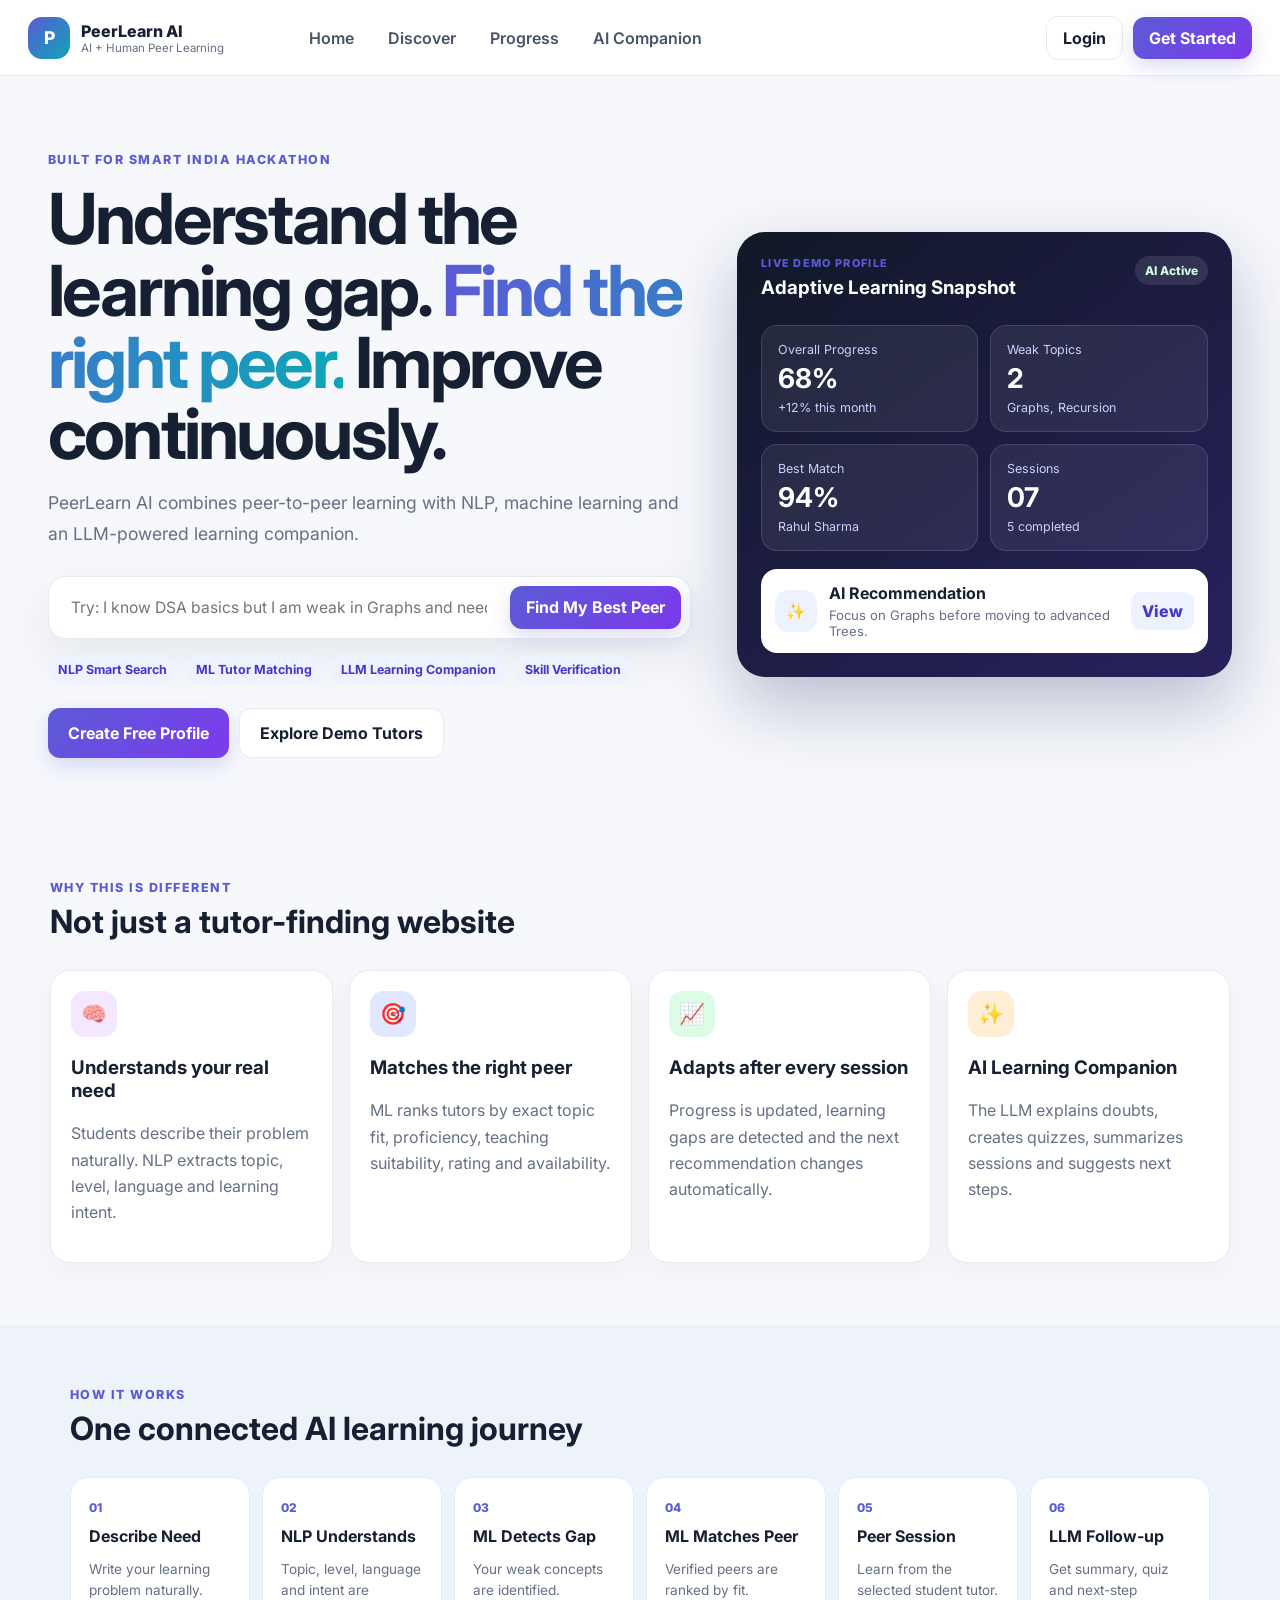
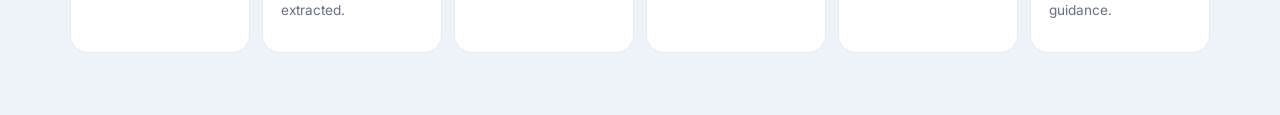
==== index.html @ ebdcec12 "PeerLearn AI SIH Prototype" ====
<!DOCTYPE html>
<html lang="en">
<head>
  <meta charset="UTF-8" />
  <meta name="viewport" content="width=device-width, initial-scale=1.0" />
  <title>PeerLearn AI - Advanced SIH Prototype</title>
  <link rel="preconnect" href="https://fonts.googleapis.com">
  <link rel="preconnect" href="https://fonts.gstatic.com" crossorigin>
  <link href="https://fonts.googleapis.com/css2?family=Inter:wght@400;500;600;700;800&display=swap" rel="stylesheet">
  <link rel="stylesheet" href="styles.css" />
</head>
<body>
  <div id="toast" class="toast"></div>

  <header class="topbar">
    <div class="brand" onclick="navigate('home')">
      <div class="brand-mark">P</div>
      <div>
        <div class="brand-title">PeerLearn AI</div>
        <div class="brand-sub">AI + Human Peer Learning</div>
      </div>
    </div>

    <nav class="desktop-nav">
      <button data-route="home">Home</button>
      <button data-route="discover">Discover</button>
      <button data-route="progress">Progress</button>
      <button data-route="ai">AI Companion</button>
    </nav>

    <div class="top-actions" id="guestActions">
      <button class="btn ghost" onclick="openAuth('login')">Login</button>
      <button class="btn primary" onclick="openAuth('signup')">Get Started</button>
    </div>

    <div class="user-menu hidden" id="userActions">
      <div class="mini-user" onclick="navigate('dashboard')">
        <div class="avatar sm" id="topAvatar">U</div>
        <div class="mini-user-copy">
          <strong id="topUserName">Student</strong>
          <span id="topUserRole">Learner</span>
        </div>
      </div>
      <button class="btn ghost" onclick="logout()">Logout</button>
    </div>

    <button class="mobile-menu-btn" onclick="toggleMobileNav()">☰</button>
  </header>

  <div class="mobile-nav hidden" id="mobileNav">
    <button onclick="navigate('home');toggleMobileNav()">Home</button>
    <button onclick="navigate('discover');toggleMobileNav()">Discover</button>
    <button onclick="navigate('progress');toggleMobileNav()">Progress</button>
    <button onclick="navigate('ai');toggleMobileNav()">AI Companion</button>
    <button onclick="navigate('dashboard');toggleMobileNav()">Dashboard</button>
  </div>

  <main>
    <!-- HOME -->
    <section class="page active" id="page-home">
      <div class="hero">
        <div class="hero-content">
          <div class="eyebrow">Built for Smart India Hackathon</div>
          <h1>Understand the learning gap. <span>Find the right peer.</span> Improve continuously.</h1>
          <p>PeerLearn AI combines peer-to-peer learning with NLP, machine learning and an LLM-powered learning companion.</p>

          <div class="hero-search">
            <input id="heroNeed" placeholder="Try: I know DSA basics but I am weak in Graphs and need help in Hindi" />
            <button class="btn primary" onclick="runSmartSearch('heroNeed')">Find My Best Peer</button>
          </div>

          <div class="quick-pills">
            <span>NLP Smart Search</span>
            <span>ML Tutor Matching</span>
            <span>LLM Learning Companion</span>
            <span>Skill Verification</span>
          </div>

          <div class="hero-cta">
            <button class="btn primary large" onclick="openAuth('signup')">Create Free Profile</button>
            <button class="btn ghost large" onclick="navigate('discover')">Explore Demo Tutors</button>
          </div>
        </div>

        <div class="hero-panel glass">
          <div class="panel-head">
            <div>
              <div class="eyebrow small">LIVE DEMO PROFILE</div>
              <h3>Adaptive Learning Snapshot</h3>
            </div>
            <span class="status-dot">AI Active</span>
          </div>

          <div class="metric-grid">
            <div class="metric">
              <span>Overall Progress</span>
              <strong>68%</strong>
              <small>+12% this month</small>
            </div>
            <div class="metric">
              <span>Weak Topics</span>
              <strong>2</strong>
              <small>Graphs, Recursion</small>
            </div>
            <div class="metric">
              <span>Best Match</span>
              <strong>94%</strong>
              <small>Rahul Sharma</small>
            </div>
            <div class="metric">
              <span>Sessions</span>
              <strong>07</strong>
              <small>5 completed</small>
            </div>
          </div>

          <div class="recommend-card">
            <div class="rec-icon">✨</div>
            <div>
              <strong>AI Recommendation</strong>
              <p>Focus on Graphs before moving to advanced Trees.</p>
            </div>
            <button onclick="navigate('progress')">View</button>
          </div>
        </div>
      </div>

      <section class="section container">
        <div class="section-head">
          <div>
            <div class="eyebrow">WHY THIS IS DIFFERENT</div>
            <h2>Not just a tutor-finding website</h2>
          </div>
        </div>

        <div class="feature-grid">
          <article class="feature-card">
            <div class="icon purple">🧠</div>
            <h3>Understands your real need</h3>
            <p>Students describe their problem naturally. NLP extracts topic, level, language and learning intent.</p>
          </article>
          <article class="feature-card">
            <div class="icon blue">🎯</div>
            <h3>Matches the right peer</h3>
            <p>ML ranks tutors by exact topic fit, proficiency, teaching suitability, rating and availability.</p>
          </article>
          <article class="feature-card">
            <div class="icon green">📈</div>
            <h3>Adapts after every session</h3>
            <p>Progress is updated, learning gaps are detected and the next recommendation changes automatically.</p>
          </article>
          <article class="feature-card">
            <div class="icon orange">✨</div>
            <h3>AI Learning Companion</h3>
            <p>The LLM explains doubts, creates quizzes, summarizes sessions and suggests next steps.</p>
          </article>
        </div>
      </section>

      <section class="section soft-bg">
        <div class="container">
          <div class="section-head">
            <div>
              <div class="eyebrow">HOW IT WORKS</div>
              <h2>One connected AI learning journey</h2>
            </div>
          </div>
          <div class="flow-grid">
            <div class="flow-card"><span>01</span><strong>Describe Need</strong><p>Write your learning problem naturally.</p></div>
            <div class="flow-card"><span>02</span><strong>NLP Understands</strong><p>Topic, level, language and intent are extracted.</p></div>
            <div class="flow-card"><span>03</span><strong>ML Detects Gap</strong><p>Your weak concepts are identified.</p></div>
            <div class="flow-card"><span>04</span><strong>ML Matches Peer</strong><p>Verified peers are ranked by fit.</p></div>
            <div class="flow-card"><span>05</span><strong>Peer Session</strong><p>Learn from the selected student tutor.</p></div>
            <div class="flow-card"><span>06</span><strong>LLM Follow-up</strong><p>Get summary, quiz and next-step guidance.</p></div>
          </div>
        </div>
      </section>
    </section>

    <!-- DISCOVER -->
    <section class="page" id="page-discover">
      <div class="page-banner container">
        <div>
          <div class="eyebrow">DISCOVER PEERS</div>
          <h1 class="page-title">Find a peer who matches your learning style</h1>
          <p>Search by subject, topic, language, level or simply describe your problem.</p>
        </div>
      </div>

      <div class="container">
        <div class="discover-layout">
          <aside class="filter-panel card">
            <h3>Smart Filters</h3>
            <label>Subject</label>
            <select id="filterSubject" onchange="applyTutorFilters()">
              <option value="">All subjects</option>
              <option>DSA</option>
              <option>C++</option>
              <option>Python</option>
              <option>Web Development</option>
            </select>

            <label>Language</label>
            <select id="filterLanguage" onchange="applyTutorFilters()">
              <option value="">Any language</option>
              <option>Hindi</option>
              <option>English</option>
            </select>

            <label>Minimum Rating</label>
            <select id="filterRating" onchange="applyTutorFilters()">
              <option value="0">Any rating</option>
              <option value="4.5">4.5+</option>
              <option value="4.8">4.8+</option>
            </select>

            <button class="btn ghost full" onclick="resetFilters()">Reset Filters</button>

            <div class="divider"></div>
            <h4>AI Search</h4>
            <textarea id="discoverNeed" rows="4" placeholder="Example: I need a beginner-friendly Graphs tutor in Hindi"></textarea>
            <button class="btn primary full" onclick="runSmartSearch('discoverNeed')">Analyze & Match</button>
          </aside>

          <section>
            <div class="result-head">
              <div>
                <h3 id="resultTitle">Recommended Peer Tutors</h3>
                <p id="resultInfo">Ranked using skill fit, rating, availability and teaching suitability.</p>
              </div>
              <div class="sort-chip">AI Ranked</div>
            </div>
            <div id="tutorGrid" class="tutor-grid"></div>
          </section>
        </div>
      </div>
    </section>

    <!-- DASHBOARD -->
    <section class="page" id="page-dashboard">
      <div class="container dashboard-wrap">
        <div class="dashboard-head">
          <div>
            <div class="eyebrow">PERSONAL DASHBOARD</div>
            <h1 class="page-title">Welcome, <span id="dashName">Student</span></h1>
            <p>Your learning, teaching and AI recommendations in one place.</p>
          </div>
          <button class="btn primary" onclick="openProfileEditor()">Edit Profile</button>
        </div>

        <div class="dash-metrics">
          <div class="dash-stat"><span>Learning Goal</span><strong id="dashGoal">DSA</strong></div>
          <div class="dash-stat"><span>Current Level</span><strong id="dashLevel">Beginner</strong></div>
          <div class="dash-stat"><span>Upcoming Sessions</span><strong id="bookingCount">0</strong></div>
          <div class="dash-stat"><span>Tutor Status</span><strong id="tutorStatus">Not Verified</strong></div>
        </div>

        <div class="dashboard-grid">
          <div class="card">
            <div class="card-head"><h3>Upcoming Sessions</h3><button class="link-btn" onclick="navigate('discover')">Find Tutor</button></div>
            <div id="bookingList" class="stack-list"></div>
          </div>

          <div class="card">
            <div class="card-head"><h3>Become a Verified Peer Tutor</h3></div>
            <p>Take a quick demo proficiency test and unlock a verified tutor badge.</p>
            <button class="btn primary" onclick="openVerification()">Take Verification Test</button>
          </div>

          <div class="card">
            <div class="card-head"><h3>AI Recommendation</h3></div>
            <div class="ai-recommendation">
              <div class="icon purple">✨</div>
              <div>
                <strong>Work on Graph Traversal</strong>
                <p>Based on your current progress, Graphs is your weakest DSA topic.</p>
              </div>
            </div>
            <button class="btn ghost full" onclick="navigate('progress')">View Learning Gaps</button>
          </div>

          <div class="card">
            <div class="card-head"><h3>Quick AI Actions</h3></div>
            <div class="quick-actions">
              <button onclick="openAIWithPrompt('Explain BFS in simple words')">Explain a concept</button>
              <button onclick="openAIWithPrompt('Create a 5-question quiz on Graphs')">Generate quiz</button>
              <button onclick="openAIWithPrompt('Create a 7-day DSA study plan')">Create study plan</button>
              <button onclick="openAIWithPrompt('Give me a session summary for BFS and DFS')">Session summary</button>
            </div>
          </div>
        </div>
      </div>
    </section>

    <!-- PROGRESS -->
    <section class="page" id="page-progress">
      <div class="container page-banner">
        <div>
          <div class="eyebrow">ADAPTIVE LEARNING</div>
          <h1 class="page-title">Learning Gap Dashboard</h1>
          <p>Your learning profile changes as your quiz scores and session outcomes improve.</p>
        </div>
      </div>

      <div class="container progress-layout">
        <div class="card">
          <div class="card-head">
            <h3>DSA Skill Map</h3>
            <span class="status-dot blue">ML Analysis</span>
          </div>
          <div id="skillProgress"></div>
        </div>

        <div class="card recommendation-big">
          <div class="eyebrow">NEXT BEST ACTION</div>
          <h2>Focus on Graphs</h2>
          <p>Your current score suggests you should strengthen Graph Traversal before moving to advanced Trees.</p>
          <div class="recommend-box">
            <strong>Recommended Peer</strong>
            <span>Rahul Sharma • 94% Match • Hindi + English</span>
          </div>
          <div class="button-row">
            <button class="btn primary" onclick="bookTutorById(1)">Book Rahul</button>
            <button class="btn ghost" onclick="openAIWithPrompt('Create a beginner Graphs practice quiz')">Practice with AI</button>
          </div>
        </div>
      </div>
    </section>

    <!-- AI -->
    <section class="page" id="page-ai">
      <div class="container ai-page">
        <div class="ai-sidebar">
          <div class="eyebrow">LLM LEARNING COMPANION</div>
          <h1 class="page-title">Ask, practice, revise.</h1>
          <p>This prototype simulates the LLM experience. Connect Gemini/OpenAI API later for real AI responses.</p>

          <div class="prompt-buttons">
            <button onclick="setAIPrompt('Explain recursion in C++ like I am a beginner.')">Explain Recursion</button>
            <button onclick="setAIPrompt('Create 5 MCQs on BFS and DFS.')">Generate Quiz</button>
            <button onclick="setAIPrompt('Make a 7-day beginner DSA learning plan.')">Study Plan</button>
            <button onclick="setAIPrompt('Summarize a session on Graph Traversal and suggest next steps.')">Session Summary</button>
          </div>
        </div>

        <div class="chat-shell">
          <div class="chat-head">
            <div>
              <strong>PeerLearn AI Companion</strong>
              <span>Demo LLM Assistant</span>
            </div>
            <button class="btn ghost small" onclick="clearChat()">Clear</button>
          </div>
          <div class="chat-body" id="chatBody">
            <div class="message bot">
              <div class="bubble">Hi! Tell me what you are struggling with. I can explain a concept, create a quiz, make a study plan or summarize a learning session.</div>
            </div>
          </div>
          <div class="chat-compose">
            <textarea id="aiInput" rows="2" placeholder="Ask your learning question..."></textarea>
            <button class="btn primary" onclick="sendAIMessage()">Send</button>
          </div>
        </div>
      </div>
    </section>
  </main>

  <!-- AUTH MODAL -->
  <div class="modal" id="authModal">
    <div class="modal-card auth-card">
      <button class="modal-close" onclick="closeModal('authModal')">×</button>
      <div class="auth-tabs">
        <button id="tabLogin" onclick="switchAuth('login')">Login</button>
        <button id="tabSignup" onclick="switchAuth('signup')">Sign Up</button>
      </div>

      <form id="loginForm" class="form-stack" onsubmit="handleLogin(event)">
        <h2>Welcome back</h2>
        <p>Use your account or the demo account below.</p>
        <label>Email</label>
        <input id="loginEmail" type="email" required placeholder="you@example.com">
        <label>Password</label>
        <input id="loginPassword" type="password" required placeholder="••••••••">
        <button class="btn primary full" type="submit">Login</button>
        <div class="demo-box">
          <strong>Demo Login</strong>
          <span>Email: demo@peerlearn.ai</span>
          <span>Password: demo123</span>
          <button type="button" onclick="fillDemoLogin()">Use Demo Account</button>
        </div>
      </form>

      <form id="signupForm" class="form-stack hidden" onsubmit="handleSignup(event)">
        <h2>Create your profile</h2>
        <label>Full Name</label>
        <input id="signupName" required placeholder="Your name">
        <label>Email</label>
        <input id="signupEmail" type="email" required placeholder="you@example.com">
        <label>Password</label>
        <input id="signupPassword" type="password" minlength="4" required placeholder="Minimum 4 characters">
        <label>Primary Learning Goal</label>
        <input id="signupGoal" required placeholder="Example: DSA">
        <label>Current Level</label>
        <select id="signupLevel">
          <option>Beginner</option>
          <option>Intermediate</option>
          <option>Advanced</option>
        </select>
        <button class="btn primary full" type="submit">Create Account</button>
      </form>
    </div>
  </div>

  <!-- BOOKING MODAL -->
  <div class="modal" id="bookingModal">
    <div class="modal-card">
      <button class="modal-close" onclick="closeModal('bookingModal')">×</button>
      <div id="bookingTutorSummary"></div>
      <form class="form-stack" onsubmit="confirmBooking(event)">
        <label>Date</label>
        <input id="bookingDate" type="date" required>
        <label>Time</label>
        <select id="bookingTime" required>
          <option value="">Select time</option>
          <option>5:00 PM</option>
          <option>6:00 PM</option>
          <option>7:00 PM</option>
        </select>
        <label>Session Type</label>
        <select id="bookingType">
          <option>30 min Focus Session</option>
          <option>60 min Deep Learning Session</option>
        </select>
        <label>Your specific doubt</label>
        <textarea id="bookingDoubt" rows="3" placeholder="Example: I struggle with BFS traversal"></textarea>
        <button class="btn primary full" type="submit">Confirm Session</button>
      </form>
    </div>
  </div>

  <!-- VERIFY MODAL -->
  <div class="modal" id="verifyModal">
    <div class="modal-card">
      <button class="modal-close" onclick="closeModal('verifyModal')">×</button>
      <div class="eyebrow">SKILL VERIFICATION</div>
      <h2>DSA Proficiency Test</h2>
      <p>Answer all 3 questions. Score 2/3 or more to unlock the verified badge.</p>
      <form class="form-stack" onsubmit="submitVerification(event)">
        <label>1. Which data structure is used by BFS?</label>
        <select id="q1" required><option value="">Choose</option><option>Stack</option><option value="1">Queue</option><option>Heap</option></select>
        <label>2. Which traversal uses a stack or recursion?</label>
        <select id="q2" required><option value="">Choose</option><option value="1">DFS</option><option>BFS</option><option>Binary Search</option></select>
        <label>3. Average lookup time in a hash table is usually?</label>
        <select id="q3" required><option value="">Choose</option><option value="1">O(1)</option><option>O(n²)</option><option>O(log n!)</option></select>
        <button class="btn primary full" type="submit">Submit Test</button>
      </form>
      <div id="verifyResult"></div>
    </div>
  </div>

  <!-- PROFILE EDITOR -->
  <div class="modal" id="profileModal">
    <div class="modal-card">
      <button class="modal-close" onclick="closeModal('profileModal')">×</button>
      <h2>Edit Profile</h2>
      <form class="form-stack" onsubmit="saveProfile(event)">
        <label>Name</label><input id="profileName" required>
        <label>Learning Goal</label><input id="profileGoal" required>
        <label>Current Level</label>
        <select id="profileLevel"><option>Beginner</option><option>Intermediate</option><option>Advanced</option></select>
        <label>Skills You Can Teach</label><input id="profileTeach" placeholder="Example: C++, Python">
        <button class="btn primary full" type="submit">Save Changes</button>
      </form>
    </div>
  </div>

  <script src="app.js"></script>
</body>
</html>
---- styles.css ----
:root{
  --bg:#f6f8fc;
  --surface:#ffffff;
  --text:#172033;
  --muted:#667085;
  --line:#e7eaf0;
  --primary:#5b5bd6;
  --primary2:#7c3aed;
  --cyan:#0ea5b7;
  --green:#16a34a;
  --orange:#f59e0b;
  --danger:#ef4444;
  --shadow:0 18px 50px rgba(16,24,40,.08);
}
*{box-sizing:border-box}
html{scroll-behavior:smooth}
body{margin:0;font-family:Inter,system-ui,sans-serif;background:var(--bg);color:var(--text)}
button,input,select,textarea{font:inherit}
button{cursor:pointer}
.hidden{display:none!important}
.container{max-width:1180px;margin:auto;padding:0 20px}
.topbar{
  height:76px;position:sticky;top:0;z-index:50;display:flex;align-items:center;gap:28px;
  padding:0 28px;background:rgba(255,255,255,.94);backdrop-filter:blur(14px);border-bottom:1px solid var(--line)
}
.brand{display:flex;align-items:center;gap:11px;cursor:pointer;min-width:240px}
.brand-mark{width:42px;height:42px;border-radius:14px;background:linear-gradient(135deg,var(--primary),var(--cyan));display:grid;place-items:center;color:#fff;font-weight:800;font-size:1.1rem}
.brand-title{font-weight:800}.brand-sub{font-size:.72rem;color:var(--muted)}
.desktop-nav{display:flex;gap:8px;flex:1}
.desktop-nav button,.mobile-nav button{border:0;background:transparent;padding:10px 13px;color:#475467;font-weight:600;border-radius:10px}
.desktop-nav button:hover{background:#f2f4f7;color:var(--text)}
.top-actions,.user-menu{display:flex;align-items:center;gap:10px}
.mini-user{display:flex;align-items:center;gap:9px;padding:6px 10px;border-radius:12px;cursor:pointer}
.mini-user:hover{background:#f2f4f7}
.mini-user-copy{display:flex;flex-direction:column;font-size:.82rem}.mini-user-copy span{color:var(--muted);font-size:.72rem}
.mobile-menu-btn{display:none;border:0;background:#f2f4f7;border-radius:10px;padding:9px 11px;font-size:1.2rem}
.mobile-nav{position:fixed;top:76px;left:0;right:0;z-index:45;background:#fff;border-bottom:1px solid var(--line);padding:12px;display:grid;gap:6px}
.btn{border:0;border-radius:12px;padding:11px 16px;font-weight:700;transition:.2s}
.btn.primary{color:#fff;background:linear-gradient(135deg,var(--primary),var(--primary2));box-shadow:0 8px 20px rgba(91,91,214,.2)}
.btn.primary:hover{transform:translateY(-1px)}
.btn.ghost{background:#fff;border:1px solid var(--line);color:var(--text)}
.btn.large{padding:14px 20px}.btn.small{padding:8px 11px;font-size:.85rem}.btn.full{width:100%}
.page{display:none}.page.active{display:block}
.hero{max-width:1240px;margin:auto;padding:76px 28px 60px;display:grid;grid-template-columns:1.13fr .87fr;gap:46px;align-items:center}
.eyebrow{font-size:.78rem;letter-spacing:.12em;text-transform:uppercase;color:var(--primary);font-weight:800}.eyebrow.small{font-size:.68rem}
.hero h1{font-size:clamp(2.5rem,5.5vw,4.7rem);line-height:1.02;margin:16px 0 18px;letter-spacing:-.04em}
.hero h1 span{background:linear-gradient(90deg,var(--primary),var(--cyan));-webkit-background-clip:text;background-clip:text;color:transparent}
.hero-content>p{font-size:1.1rem;color:var(--muted);line-height:1.75;max-width:760px}
.hero-search{margin-top:26px;background:#fff;border:1px solid var(--line);border-radius:18px;padding:9px;display:flex;gap:10px;box-shadow:var(--shadow)}
.hero-search input{flex:1;border:0;outline:0;padding:12px 13px;font-size:.98rem}
.quick-pills{display:flex;flex-wrap:wrap;gap:9px;margin:16px 0}.quick-pills span{background:#eef2ff;color:#4338ca;border-radius:999px;padding:7px 10px;font-size:.78rem;font-weight:700}
.hero-cta{display:flex;gap:10px;margin-top:24px}
.glass{background:linear-gradient(145deg,#111827,#28215d);border-radius:28px;padding:24px;color:#fff;box-shadow:0 28px 70px rgba(35,32,89,.28)}
.panel-head{display:flex;justify-content:space-between;gap:10px;align-items:flex-start}.panel-head h3{margin:6px 0}
.status-dot{display:inline-flex;align-items:center;gap:6px;border-radius:999px;padding:7px 10px;font-size:.75rem;font-weight:800;background:rgba(255,255,255,.1);color:#d1fae5}.status-dot.blue{background:#eef2ff;color:#4338ca}
.metric-grid{display:grid;grid-template-columns:1fr 1fr;gap:12px;margin-top:20px}.metric{padding:16px;border:1px solid rgba(255,255,255,.12);background:rgba(255,255,255,.07);border-radius:16px}.metric span,.metric small{display:block;color:#c7d2fe;font-size:.78rem}.metric strong{display:block;font-size:1.7rem;margin:5px 0}
.recommend-card{display:grid;grid-template-columns:auto 1fr auto;align-items:center;gap:12px;margin-top:18px;background:#fff;color:var(--text);padding:14px;border-radius:16px}.rec-icon{width:42px;height:42px;border-radius:13px;background:#eef2ff;display:grid;place-items:center}.recommend-card p{margin:4px 0 0;color:var(--muted);font-size:.82rem}.recommend-card button{border:0;background:#eef2ff;color:#4338ca;font-weight:800;border-radius:10px;padding:9px 11px}
.section{padding:62px 0}.soft-bg{background:#eef3fa}.section-head{display:flex;justify-content:space-between;align-items:end;margin-bottom:22px}.section-head h2{font-size:2rem;margin:7px 0}
.feature-grid{display:grid;grid-template-columns:repeat(4,1fr);gap:16px}.feature-card,.card{background:#fff;border:1px solid var(--line);border-radius:20px;padding:20px;box-shadow:0 10px 32px rgba(16,24,40,.04)}.feature-card p,.card p{color:var(--muted);line-height:1.65}.icon{width:46px;height:46px;border-radius:14px;display:grid;place-items:center;font-size:1.3rem}.icon.purple{background:#f3e8ff}.icon.blue{background:#e0e7ff}.icon.green{background:#dcfce7}.icon.orange{background:#ffedd5}
.flow-grid{display:grid;grid-template-columns:repeat(6,1fr);gap:12px}.flow-card{background:#fff;border:1px solid var(--line);border-radius:18px;padding:18px}.flow-card span{font-size:.75rem;font-weight:800;color:var(--primary)}.flow-card strong{display:block;margin:10px 0 7px}.flow-card p{font-size:.85rem;color:var(--muted);line-height:1.5}
.page-banner{padding-top:52px;padding-bottom:26px}.page-title{font-size:clamp(2rem,4vw,3.4rem);letter-spacing:-.03em;margin:8px 0 10px}.page-banner p,.dashboard-head p{color:var(--muted)}
.discover-layout{display:grid;grid-template-columns:280px 1fr;gap:22px;padding-bottom:60px}.filter-panel{height:max-content;position:sticky;top:98px}.filter-panel label,.form-stack label{display:block;font-size:.82rem;font-weight:700;margin:15px 0 7px}.filter-panel select,.filter-panel textarea,.form-stack input,.form-stack select,.form-stack textarea,.chat-compose textarea{width:100%;border:1px solid var(--line);border-radius:11px;padding:11px 12px;outline:0;background:#fff}.divider{height:1px;background:var(--line);margin:22px 0}.result-head{display:flex;justify-content:space-between;align-items:center;margin-bottom:14px}.result-head h3{margin:0}.result-head p{margin:5px 0 0;color:var(--muted);font-size:.88rem}.sort-chip{padding:8px 10px;background:#eef2ff;color:#4338ca;border-radius:999px;font-size:.78rem;font-weight:800}
.tutor-grid{display:grid;grid-template-columns:repeat(2,1fr);gap:16px}.tutor-card{background:#fff;border:1px solid var(--line);border-radius:20px;padding:18px;box-shadow:0 10px 28px rgba(16,24,40,.04)}.tutor-top{display:flex;gap:12px;align-items:center}.avatar{width:52px;height:52px;border-radius:50%;background:linear-gradient(135deg,#c7d2fe,#a5f3fc);display:grid;place-items:center;font-weight:800}.avatar.sm{width:36px;height:36px}.tutor-info{flex:1}.tutor-info strong{display:block}.tutor-info span{font-size:.82rem;color:var(--muted)}.match-badge{background:#ecfdf3;color:#027a48;padding:7px 9px;border-radius:999px;font-weight:800;font-size:.75rem}.tag-row{display:flex;flex-wrap:wrap;gap:7px;margin:14px 0}.tag{background:#f2f4f7;border-radius:999px;padding:7px 9px;font-size:.75rem}.tutor-meta{display:flex;justify-content:space-between;color:#475467;font-size:.85rem;margin-bottom:14px}.tutor-actions{display:flex;gap:8px}.link-btn{border:0;background:transparent;color:var(--primary);font-weight:800}
.dashboard-wrap{padding-top:48px;padding-bottom:70px}.dashboard-head{display:flex;align-items:center;justify-content:space-between;gap:20px}.dash-metrics{display:grid;grid-template-columns:repeat(4,1fr);gap:14px;margin:24px 0}.dash-stat{background:#fff;border:1px solid var(--line);border-radius:17px;padding:18px}.dash-stat span{display:block;color:var(--muted);font-size:.8rem}.dash-stat strong{display:block;font-size:1.35rem;margin-top:8px}.dashboard-grid{display:grid;grid-template-columns:1.2fr .8fr;gap:16px}.card-head{display:flex;justify-content:space-between;align-items:center}.card-head h3{margin:0}.stack-list{display:grid;gap:10px;margin-top:12px}.booking-item{border:1px solid var(--line);border-radius:14px;padding:13px;display:flex;justify-content:space-between;gap:12px}.booking-item span{display:block;color:var(--muted);font-size:.8rem;margin-top:4px}.empty-state{padding:18px;border:1px dashed #cbd5e1;border-radius:14px;color:var(--muted);text-align:center}.ai-recommendation{display:flex;gap:12px;align-items:flex-start;margin:12px 0 16px}.ai-recommendation p{margin:4px 0}.quick-actions{display:grid;grid-template-columns:1fr 1fr;gap:9px}.quick-actions button,.prompt-buttons button{border:1px solid var(--line);background:#fff;border-radius:12px;padding:11px;text-align:left;font-weight:700}.quick-actions button:hover,.prompt-buttons button:hover{background:#f8fafc}
.progress-layout{display:grid;grid-template-columns:1.1fr .9fr;gap:18px;padding-bottom:70px}.skill-row{margin:16px 0}.skill-label{display:flex;justify-content:space-between;font-size:.9rem}.bar{height:10px;border-radius:999px;background:#edf0f4;margin-top:7px;overflow:hidden}.fill{height:100%;border-radius:999px;background:linear-gradient(90deg,var(--primary),var(--cyan))}.recommendation-big{background:linear-gradient(145deg,#111827,#25215b);color:#fff}.recommendation-big p{color:#cbd5e1}.recommend-box{padding:15px;border-radius:14px;background:rgba(255,255,255,.08);margin:18px 0}.recommend-box span{display:block;color:#cbd5e1;margin-top:6px}.button-row{display:flex;gap:10px}
.ai-page{display:grid;grid-template-columns:320px 1fr;gap:22px;padding-top:48px;padding-bottom:60px}.ai-sidebar p{color:var(--muted);line-height:1.65}.prompt-buttons{display:grid;gap:9px;margin-top:20px}.chat-shell{background:#fff;border:1px solid var(--line);border-radius:22px;overflow:hidden;min-height:650px;display:flex;flex-direction:column;box-shadow:var(--shadow)}.chat-head{padding:16px 18px;border-bottom:1px solid var(--line);display:flex;justify-content:space-between}.chat-head strong,.chat-head span{display:block}.chat-head span{font-size:.78rem;color:var(--muted);margin-top:3px}.chat-body{flex:1;padding:18px;overflow:auto;background:#f8fafc;max-height:520px}.message{display:flex;margin:9px 0}.message.user{justify-content:flex-end}.bubble{max-width:78%;padding:12px 14px;border-radius:15px;background:#fff;border:1px solid var(--line);line-height:1.55}.message.user .bubble{background:#e9e9ff;border-color:#d9d9ff}.chat-compose{display:grid;grid-template-columns:1fr auto;gap:10px;padding:14px;border-top:1px solid var(--line)}
.modal{position:fixed;inset:0;z-index:100;background:rgba(15,23,42,.6);display:none;align-items:center;justify-content:center;padding:18px}.modal.show{display:flex}.modal-card{width:min(570px,100%);max-height:90vh;overflow:auto;background:#fff;border-radius:22px;padding:22px;box-shadow:0 30px 80px rgba(0,0,0,.22);position:relative}.modal-close{position:absolute;right:16px;top:13px;border:0;background:#f2f4f7;border-radius:10px;width:36px;height:36px;font-size:1.3rem}.auth-tabs{display:grid;grid-template-columns:1fr 1fr;background:#f2f4f7;border-radius:12px;padding:4px;margin-bottom:20px}.auth-tabs button{border:0;border-radius:9px;padding:10px;background:transparent;font-weight:800}.auth-tabs button.active{background:#fff;box-shadow:0 2px 7px rgba(0,0,0,.06)}.form-stack{display:grid;gap:4px}.form-stack h2{margin-bottom:0}.form-stack>p{color:var(--muted);margin-top:5px}.demo-box{margin-top:12px;background:#f8fafc;border:1px dashed #cbd5e1;border-radius:14px;padding:13px;display:grid;gap:4px;font-size:.85rem}.demo-box button{margin-top:8px;border:0;background:#eef2ff;color:#4338ca;border-radius:10px;padding:9px;font-weight:800}.toast{position:fixed;right:20px;bottom:20px;z-index:150;background:#111827;color:#fff;padding:12px 16px;border-radius:12px;opacity:0;transform:translateY(15px);pointer-events:none;transition:.25s}.toast.show{opacity:1;transform:translateY(0)}
#verifyResult{margin-top:14px}.result-pass,.result-fail{padding:13px;border-radius:12px}.result-pass{background:#ecfdf3;color:#166534}.result-fail{background:#fef2f2;color:#991b1b}

@media(max-width:1000px){
  .desktop-nav{display:none}.mobile-menu-btn{display:block}.topbar{padding:0 16px}.brand{min-width:unset;flex:1}.brand-sub{display:none}
  .hero{grid-template-columns:1fr;padding-top:52px}.feature-grid{grid-template-columns:1fr 1fr}.flow-grid{grid-template-columns:repeat(3,1fr)}
  .discover-layout{grid-template-columns:1fr}.filter-panel{position:static}.dashboard-grid,.progress-layout,.ai-page{grid-template-columns:1fr}.dash-metrics{grid-template-columns:1fr 1fr}
}
@media(max-width:650px){
  .top-actions .ghost,.mini-user-copy{display:none}.hero{padding-left:18px;padding-right:18px}.hero-search{flex-direction:column}.hero-cta{flex-direction:column}
  .feature-grid,.flow-grid,.tutor-grid,.dash-metrics{grid-template-columns:1fr}.dashboard-head,.result-head{align-items:flex-start;flex-direction:column}
  .quick-actions{grid-template-columns:1fr}.button-row,.tutor-actions{flex-direction:column}.chat-compose{grid-template-columns:1fr}
  .section{padding:45px 0}.page-banner{padding-top:38px}.glass{padding:18px}.metric-grid{grid-template-columns:1fr 1fr}
}
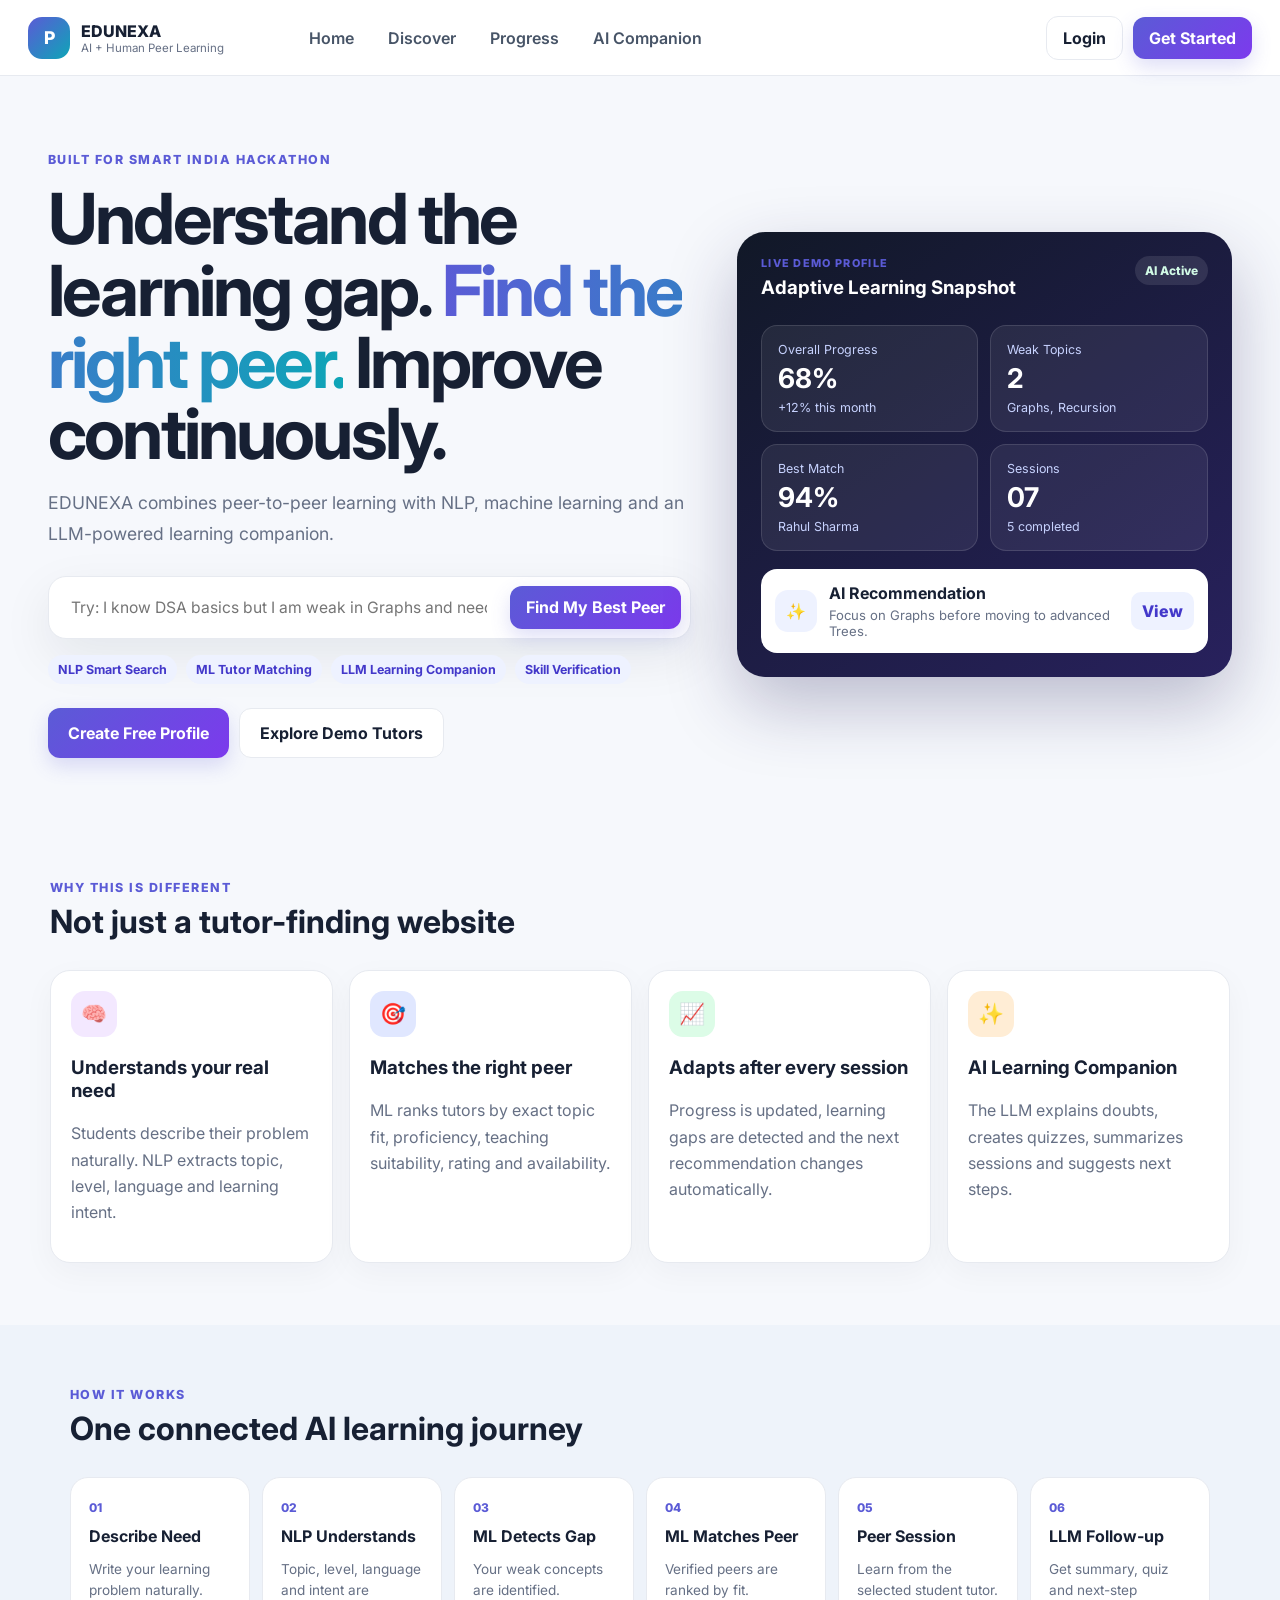
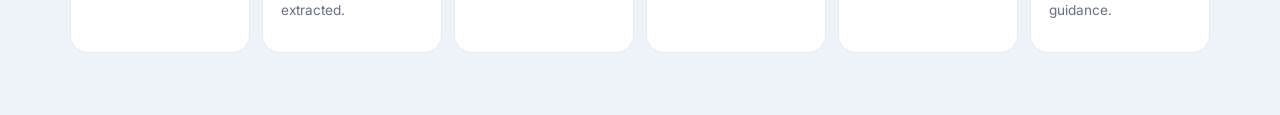
==== commit cd05be47: "Rename PeerLearn AI to EDUNEXA" ====
--- a/index.html
+++ b/index.html
@@ -3,7 +3,7 @@
 <head>
   <meta charset="UTF-8" />
   <meta name="viewport" content="width=device-width, initial-scale=1.0" />
-  <title>PeerLearn AI - Advanced SIH Prototype</title>
+  <title>EDUNEXA - Advanced SIH Prototype</title>
   <link rel="preconnect" href="https://fonts.googleapis.com">
   <link rel="preconnect" href="https://fonts.gstatic.com" crossorigin>
   <link href="https://fonts.googleapis.com/css2?family=Inter:wght@400;500;600;700;800&display=swap" rel="stylesheet">
@@ -16,7 +16,7 @@
     <div class="brand" onclick="navigate('home')">
       <div class="brand-mark">P</div>
       <div>
-        <div class="brand-title">PeerLearn AI</div>
+        <div class="brand-title">EDUNEXA</div>
         <div class="brand-sub">AI + Human Peer Learning</div>
       </div>
     </div>
@@ -62,7 +62,7 @@
         <div class="hero-content">
           <div class="eyebrow">Built for Smart India Hackathon</div>
           <h1>Understand the learning gap. <span>Find the right peer.</span> Improve continuously.</h1>
-          <p>PeerLearn AI combines peer-to-peer learning with NLP, machine learning and an LLM-powered learning companion.</p>
+          <p>EDUNEXA combines peer-to-peer learning with NLP, machine learning and an LLM-powered learning companion.</p>
 
           <div class="hero-search">
             <input id="heroNeed" placeholder="Try: I know DSA basics but I am weak in Graphs and need help in Hindi" />
@@ -346,7 +346,7 @@
         <div class="chat-shell">
           <div class="chat-head">
             <div>
-              <strong>PeerLearn AI Companion</strong>
+              <strong>EDUNEXA Companion</strong>
               <span>Demo LLM Assistant</span>
             </div>
             <button class="btn ghost small" onclick="clearChat()">Clear</button>
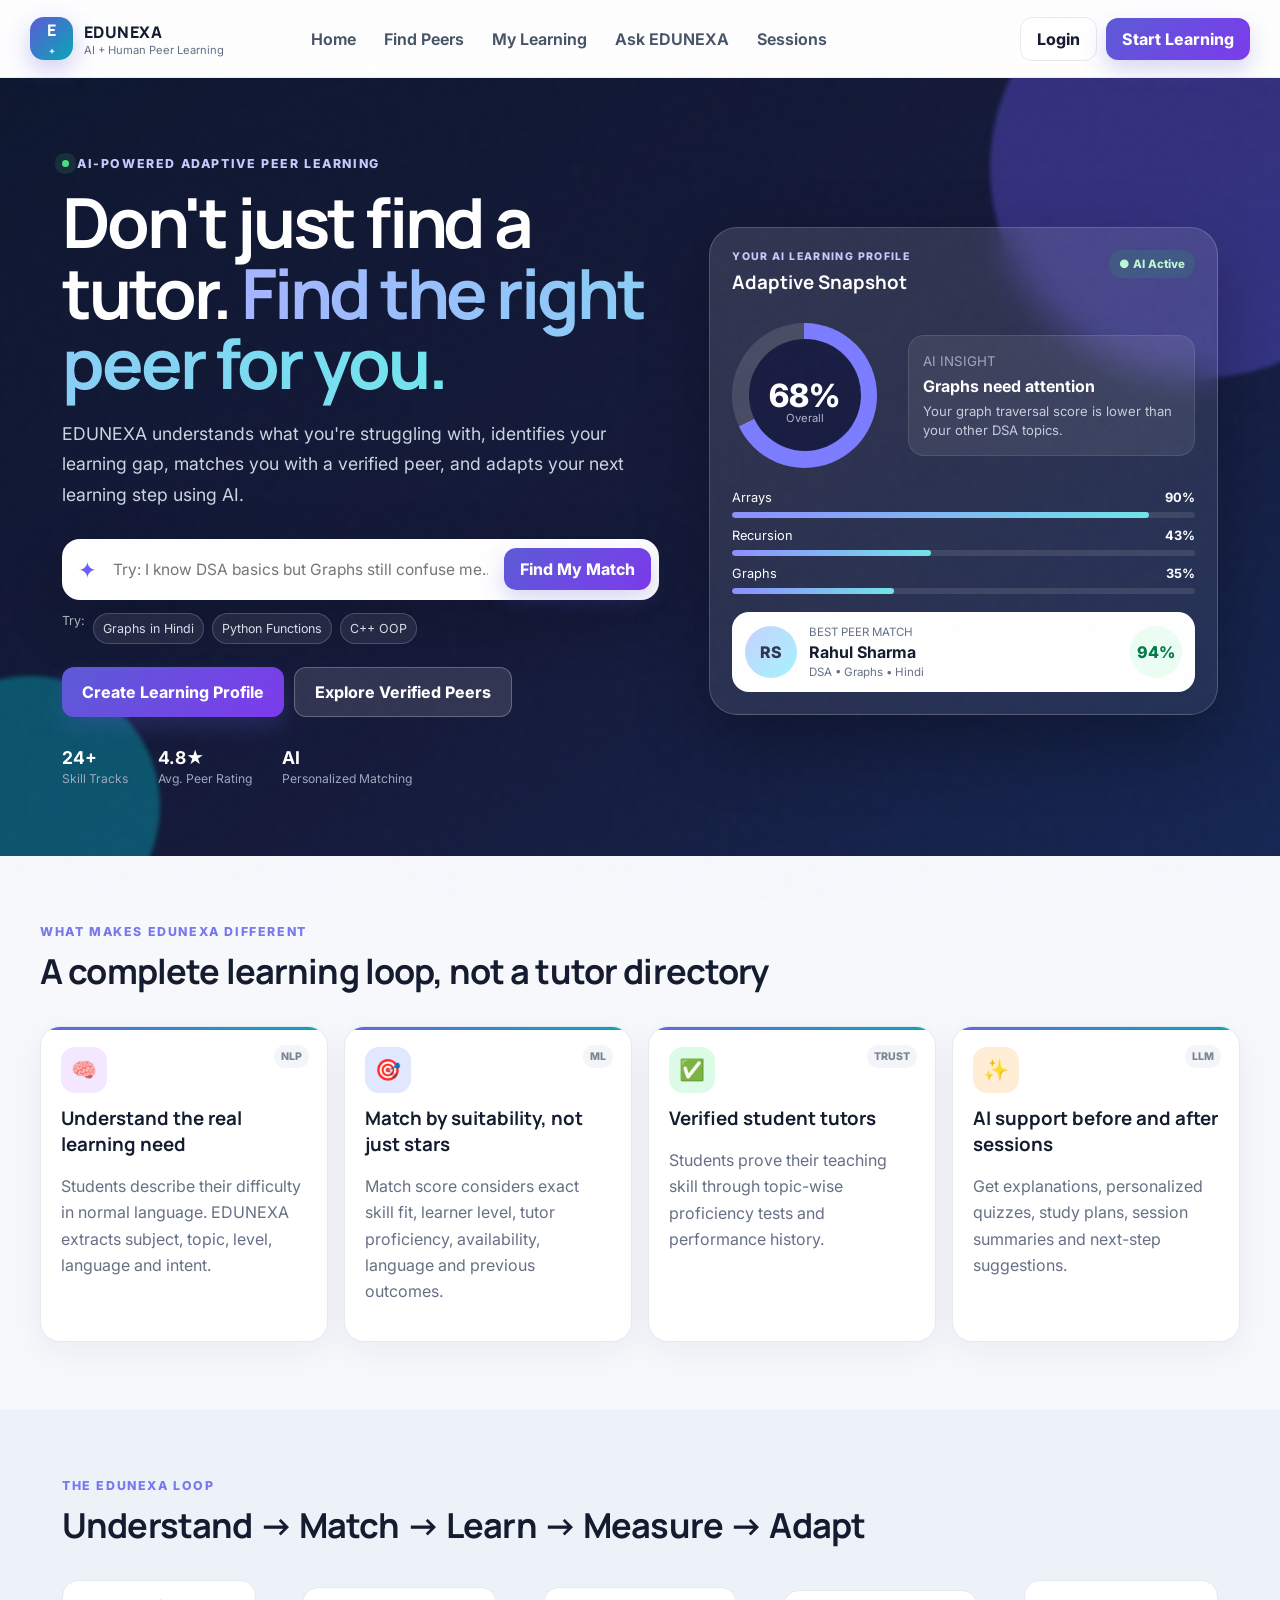
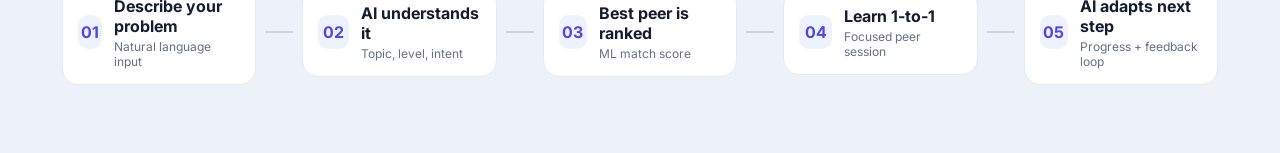
==== commit 0775ee4a: "Upgrade EDUNEXA UI and features" ====
--- a/index.html
+++ b/index.html
@@ -3,18 +3,20 @@
 <head>
   <meta charset="UTF-8" />
   <meta name="viewport" content="width=device-width, initial-scale=1.0" />
-  <title>EDUNEXA - Advanced SIH Prototype</title>
+  <title>EDUNEXA | AI-Powered Peer Learning</title>
+  <meta name="description" content="EDUNEXA - AI-powered peer-to-peer learning platform">
   <link rel="preconnect" href="https://fonts.googleapis.com">
   <link rel="preconnect" href="https://fonts.gstatic.com" crossorigin>
-  <link href="https://fonts.googleapis.com/css2?family=Inter:wght@400;500;600;700;800&display=swap" rel="stylesheet">
+  <link href="https://fonts.googleapis.com/css2?family=Inter:wght@400;500;600;700;800&family=Manrope:wght@600;700;800&display=swap" rel="stylesheet">
   <link rel="stylesheet" href="styles.css" />
 </head>
 <body>
+  <div class="noise"></div>
   <div id="toast" class="toast"></div>
 
   <header class="topbar">
     <div class="brand" onclick="navigate('home')">
-      <div class="brand-mark">P</div>
+      <div class="brand-mark">E<span>+</span></div>
       <div>
         <div class="brand-title">EDUNEXA</div>
         <div class="brand-sub">AI + Human Peer Learning</div>
@@ -23,17 +25,19 @@
 
     <nav class="desktop-nav">
       <button data-route="home">Home</button>
-      <button data-route="discover">Discover</button>
-      <button data-route="progress">Progress</button>
-      <button data-route="ai">AI Companion</button>
+      <button data-route="discover">Find Peers</button>
+      <button data-route="progress">My Learning</button>
+      <button data-route="ai">Ask EDUNEXA</button>
+      <button data-route="sessions">Sessions</button>
     </nav>
 
     <div class="top-actions" id="guestActions">
       <button class="btn ghost" onclick="openAuth('login')">Login</button>
-      <button class="btn primary" onclick="openAuth('signup')">Get Started</button>
+      <button class="btn primary" onclick="openAuth('signup')">Start Learning</button>
     </div>
 
     <div class="user-menu hidden" id="userActions">
+      <button class="icon-btn notify-btn" onclick="openNotifications()">🔔<span id="notifDot" class="notif-dot"></span></button>
       <div class="mini-user" onclick="navigate('dashboard')">
         <div class="avatar sm" id="topAvatar">U</div>
         <div class="mini-user-copy">
@@ -49,129 +53,142 @@
 
   <div class="mobile-nav hidden" id="mobileNav">
     <button onclick="navigate('home');toggleMobileNav()">Home</button>
-    <button onclick="navigate('discover');toggleMobileNav()">Discover</button>
-    <button onclick="navigate('progress');toggleMobileNav()">Progress</button>
-    <button onclick="navigate('ai');toggleMobileNav()">AI Companion</button>
+    <button onclick="navigate('discover');toggleMobileNav()">Find Peers</button>
+    <button onclick="navigate('progress');toggleMobileNav()">My Learning</button>
+    <button onclick="navigate('ai');toggleMobileNav()">Ask EDUNEXA</button>
+    <button onclick="navigate('sessions');toggleMobileNav()">Sessions</button>
     <button onclick="navigate('dashboard');toggleMobileNav()">Dashboard</button>
   </div>
 
   <main>
     <!-- HOME -->
     <section class="page active" id="page-home">
-      <div class="hero">
-        <div class="hero-content">
-          <div class="eyebrow">Built for Smart India Hackathon</div>
-          <h1>Understand the learning gap. <span>Find the right peer.</span> Improve continuously.</h1>
-          <p>EDUNEXA combines peer-to-peer learning with NLP, machine learning and an LLM-powered learning companion.</p>
-
-          <div class="hero-search">
-            <input id="heroNeed" placeholder="Try: I know DSA basics but I am weak in Graphs and need help in Hindi" />
-            <button class="btn primary" onclick="runSmartSearch('heroNeed')">Find My Best Peer</button>
-          </div>
-
-          <div class="quick-pills">
-            <span>NLP Smart Search</span>
-            <span>ML Tutor Matching</span>
-            <span>LLM Learning Companion</span>
-            <span>Skill Verification</span>
-          </div>
-
-          <div class="hero-cta">
-            <button class="btn primary large" onclick="openAuth('signup')">Create Free Profile</button>
-            <button class="btn ghost large" onclick="navigate('discover')">Explore Demo Tutors</button>
-          </div>
-        </div>
-
-        <div class="hero-panel glass">
-          <div class="panel-head">
-            <div>
-              <div class="eyebrow small">LIVE DEMO PROFILE</div>
-              <h3>Adaptive Learning Snapshot</h3>
-            </div>
-            <span class="status-dot">AI Active</span>
-          </div>
-
-          <div class="metric-grid">
-            <div class="metric">
-              <span>Overall Progress</span>
-              <strong>68%</strong>
-              <small>+12% this month</small>
-            </div>
-            <div class="metric">
-              <span>Weak Topics</span>
-              <strong>2</strong>
-              <small>Graphs, Recursion</small>
-            </div>
-            <div class="metric">
-              <span>Best Match</span>
-              <strong>94%</strong>
-              <small>Rahul Sharma</small>
-            </div>
-            <div class="metric">
-              <span>Sessions</span>
-              <strong>07</strong>
-              <small>5 completed</small>
-            </div>
-          </div>
-
-          <div class="recommend-card">
-            <div class="rec-icon">✨</div>
-            <div>
-              <strong>AI Recommendation</strong>
-              <p>Focus on Graphs before moving to advanced Trees.</p>
-            </div>
-            <button onclick="navigate('progress')">View</button>
-          </div>
-        </div>
-      </div>
+      <section class="hero-wrap">
+        <div class="hero-orb one"></div>
+        <div class="hero-orb two"></div>
+        <div class="container hero">
+          <div class="hero-content">
+            <div class="eyebrow"><span class="pulse"></span> AI-powered adaptive peer learning</div>
+            <h1>Don't just find a tutor. <span>Find the right peer for you.</span></h1>
+            <p>EDUNEXA understands what you're struggling with, identifies your learning gap, matches you with a verified peer, and adapts your next learning step using AI.</p>
+
+            <div class="hero-search">
+              <div class="search-icon">✦</div>
+              <input id="heroNeed" placeholder="Try: I know DSA basics but Graphs still confuse me..." />
+              <button class="btn primary" onclick="runSmartSearch('heroNeed')">Find My Match</button>
+            </div>
+
+            <div class="example-query">
+              <span>Try:</span>
+              <button onclick="fillHero('I need a beginner-friendly Graphs tutor in Hindi')">Graphs in Hindi</button>
+              <button onclick="fillHero('I understand Python basics but I struggle with functions')">Python Functions</button>
+              <button onclick="fillHero('I want to learn C++ OOP from basics')">C++ OOP</button>
+            </div>
+
+            <div class="hero-cta">
+              <button class="btn primary large" onclick="openAuth('signup')">Create Learning Profile</button>
+              <button class="btn glass-btn large" onclick="navigate('discover')">Explore Verified Peers</button>
+            </div>
+
+            <div class="trust-strip">
+              <div><strong>24+</strong><span>Skill Tracks</span></div>
+              <div><strong>4.8★</strong><span>Avg. Peer Rating</span></div>
+              <div><strong>AI</strong><span>Personalized Matching</span></div>
+            </div>
+          </div>
+
+          <div class="hero-panel">
+            <div class="glass-panel profile-snapshot">
+              <div class="panel-head">
+                <div>
+                  <div class="eyebrow small">YOUR AI LEARNING PROFILE</div>
+                  <h3>Adaptive Snapshot</h3>
+                </div>
+                <span class="status-dot">● AI Active</span>
+              </div>
+
+              <div class="radar-wrap">
+                <div class="radar-circle"><div class="radar-value">68%</div><span>Overall</span></div>
+                <div class="insight-card">
+                  <small>AI INSIGHT</small>
+                  <strong>Graphs need attention</strong>
+                  <p>Your graph traversal score is lower than your other DSA topics.</p>
+                </div>
+              </div>
+
+              <div class="mini-progress">
+                <div><span>Arrays</span><b>90%</b><i><em style="width:90%"></em></i></div>
+                <div><span>Recursion</span><b>43%</b><i><em style="width:43%"></em></i></div>
+                <div><span>Graphs</span><b>35%</b><i><em style="width:35%"></em></i></div>
+              </div>
+
+              <div class="best-match-card">
+                <div class="avatar">RS</div>
+                <div>
+                  <small>BEST PEER MATCH</small>
+                  <strong>Rahul Sharma</strong>
+                  <span>DSA • Graphs • Hindi</span>
+                </div>
+                <div class="match-ring">94%</div>
+              </div>
+            </div>
+          </div>
+        </div>
+      </section>
 
       <section class="section container">
-        <div class="section-head">
+        <div class="section-title-row">
           <div>
-            <div class="eyebrow">WHY THIS IS DIFFERENT</div>
-            <h2>Not just a tutor-finding website</h2>
-          </div>
-        </div>
-
-        <div class="feature-grid">
+            <div class="eyebrow">WHAT MAKES EDUNEXA DIFFERENT</div>
+            <h2>A complete learning loop, not a tutor directory</h2>
+          </div>
+        </div>
+        <div class="feature-grid premium">
           <article class="feature-card">
             <div class="icon purple">🧠</div>
-            <h3>Understands your real need</h3>
-            <p>Students describe their problem naturally. NLP extracts topic, level, language and learning intent.</p>
+            <span class="feature-label">NLP</span>
+            <h3>Understand the real learning need</h3>
+            <p>Students describe their difficulty in normal language. EDUNEXA extracts subject, topic, level, language and intent.</p>
           </article>
           <article class="feature-card">
             <div class="icon blue">🎯</div>
-            <h3>Matches the right peer</h3>
-            <p>ML ranks tutors by exact topic fit, proficiency, teaching suitability, rating and availability.</p>
+            <span class="feature-label">ML</span>
+            <h3>Match by suitability, not just stars</h3>
+            <p>Match score considers exact skill fit, learner level, tutor proficiency, availability, language and previous outcomes.</p>
           </article>
           <article class="feature-card">
-            <div class="icon green">📈</div>
-            <h3>Adapts after every session</h3>
-            <p>Progress is updated, learning gaps are detected and the next recommendation changes automatically.</p>
+            <div class="icon green">✅</div>
+            <span class="feature-label">TRUST</span>
+            <h3>Verified student tutors</h3>
+            <p>Students prove their teaching skill through topic-wise proficiency tests and performance history.</p>
           </article>
           <article class="feature-card">
             <div class="icon orange">✨</div>
-            <h3>AI Learning Companion</h3>
-            <p>The LLM explains doubts, creates quizzes, summarizes sessions and suggests next steps.</p>
+            <span class="feature-label">LLM</span>
+            <h3>AI support before and after sessions</h3>
+            <p>Get explanations, personalized quizzes, study plans, session summaries and next-step suggestions.</p>
           </article>
         </div>
       </section>
 
-      <section class="section soft-bg">
+      <section class="section alt-section">
         <div class="container">
-          <div class="section-head">
+          <div class="section-title-row">
             <div>
-              <div class="eyebrow">HOW IT WORKS</div>
-              <h2>One connected AI learning journey</h2>
-            </div>
-          </div>
-          <div class="flow-grid">
-            <div class="flow-card"><span>01</span><strong>Describe Need</strong><p>Write your learning problem naturally.</p></div>
-            <div class="flow-card"><span>02</span><strong>NLP Understands</strong><p>Topic, level, language and intent are extracted.</p></div>
-            <div class="flow-card"><span>03</span><strong>ML Detects Gap</strong><p>Your weak concepts are identified.</p></div>
-            <div class="flow-card"><span>04</span><strong>ML Matches Peer</strong><p>Verified peers are ranked by fit.</p></div>
-            <div class="flow-card"><span>05</span><strong>Peer Session</strong><p>Learn from the selected student tutor.</p></div>
-            <div class="flow-card"><span>06</span><strong>LLM Follow-up</strong><p>Get summary, quiz and next-step guidance.</p></div>
+              <div class="eyebrow">THE EDUNEXA LOOP</div>
+              <h2>Understand → Match → Learn → Measure → Adapt</h2>
+            </div>
+          </div>
+          <div class="journey">
+            <div class="journey-step"><b>01</b><div><strong>Describe your problem</strong><span>Natural language input</span></div></div>
+            <div class="journey-line"></div>
+            <div class="journey-step"><b>02</b><div><strong>AI understands it</strong><span>Topic, level, intent</span></div></div>
+            <div class="journey-line"></div>
+            <div class="journey-step"><b>03</b><div><strong>Best peer is ranked</strong><span>ML match score</span></div></div>
+            <div class="journey-line"></div>
+            <div class="journey-step"><b>04</b><div><strong>Learn 1-to-1</strong><span>Focused peer session</span></div></div>
+            <div class="journey-line"></div>
+            <div class="journey-step"><b>05</b><div><strong>AI adapts next step</strong><span>Progress + feedback loop</span></div></div>
           </div>
         </div>
       </section>
@@ -179,18 +196,28 @@
 
     <!-- DISCOVER -->
     <section class="page" id="page-discover">
-      <div class="page-banner container">
+      <div class="container page-banner">
         <div>
-          <div class="eyebrow">DISCOVER PEERS</div>
-          <h1 class="page-title">Find a peer who matches your learning style</h1>
-          <p>Search by subject, topic, language, level or simply describe your problem.</p>
+          <div class="eyebrow">DISCOVER VERIFIED PEERS</div>
+          <h1 class="page-title">Find someone who matches the way you learn.</h1>
+          <p>Search manually or describe your learning problem and let EDUNEXA rank the best matches.</p>
         </div>
       </div>
 
       <div class="container">
+        <div class="smart-search-wide card">
+          <div class="smart-search-icon">✦</div>
+          <div>
+            <strong>AI Smart Search</strong>
+            <span>Describe what you need in your own words.</span>
+          </div>
+          <textarea id="discoverNeed" rows="2" placeholder="Example: I need someone beginner-friendly who can teach Graphs in Hindi"></textarea>
+          <button class="btn primary" onclick="runSmartSearch('discoverNeed')">Analyze My Need</button>
+        </div>
+
         <div class="discover-layout">
           <aside class="filter-panel card">
-            <h3>Smart Filters</h3>
+            <div class="filter-title"><h3>Filters</h3><button onclick="resetFilters()">Reset</button></div>
             <label>Subject</label>
             <select id="filterSubject" onchange="applyTutorFilters()">
               <option value="">All subjects</option>
@@ -199,36 +226,35 @@
               <option>Python</option>
               <option>Web Development</option>
             </select>
-
             <label>Language</label>
             <select id="filterLanguage" onchange="applyTutorFilters()">
               <option value="">Any language</option>
               <option>Hindi</option>
               <option>English</option>
             </select>
-
             <label>Minimum Rating</label>
             <select id="filterRating" onchange="applyTutorFilters()">
               <option value="0">Any rating</option>
               <option value="4.5">4.5+</option>
               <option value="4.8">4.8+</option>
             </select>
-
-            <button class="btn ghost full" onclick="resetFilters()">Reset Filters</button>
-
-            <div class="divider"></div>
-            <h4>AI Search</h4>
-            <textarea id="discoverNeed" rows="4" placeholder="Example: I need a beginner-friendly Graphs tutor in Hindi"></textarea>
-            <button class="btn primary full" onclick="runSmartSearch('discoverNeed')">Analyze & Match</button>
+            <label>Teaching Style</label>
+            <select id="filterStyle" onchange="applyTutorFilters()">
+              <option value="">Any style</option>
+              <option>Beginner Friendly</option>
+              <option>Concept First</option>
+              <option>Practice First</option>
+              <option>Visual Learning</option>
+            </select>
           </aside>
 
           <section>
             <div class="result-head">
               <div>
                 <h3 id="resultTitle">Recommended Peer Tutors</h3>
-                <p id="resultInfo">Ranked using skill fit, rating, availability and teaching suitability.</p>
+                <p id="resultInfo">Ranked using skill fit, learner level, proficiency, rating and availability.</p>
               </div>
-              <div class="sort-chip">AI Ranked</div>
+              <span class="sort-chip">✦ AI Ranked</span>
             </div>
             <div id="tutorGrid" class="tutor-grid"></div>
           </section>
@@ -241,52 +267,60 @@
       <div class="container dashboard-wrap">
         <div class="dashboard-head">
           <div>
-            <div class="eyebrow">PERSONAL DASHBOARD</div>
-            <h1 class="page-title">Welcome, <span id="dashName">Student</span></h1>
-            <p>Your learning, teaching and AI recommendations in one place.</p>
-          </div>
-          <button class="btn primary" onclick="openProfileEditor()">Edit Profile</button>
+            <div class="eyebrow">MY EDUNEXA</div>
+            <h1 class="page-title">Welcome back, <span id="dashName">Student</span> 👋</h1>
+            <p>Everything about your learning and teaching journey is here.</p>
+          </div>
+          <div class="dashboard-actions">
+            <button class="btn ghost" onclick="openProfileEditor()">Edit Profile</button>
+            <button class="btn primary" onclick="navigate('discover')">Find a Peer</button>
+          </div>
         </div>
 
         <div class="dash-metrics">
-          <div class="dash-stat"><span>Learning Goal</span><strong id="dashGoal">DSA</strong></div>
-          <div class="dash-stat"><span>Current Level</span><strong id="dashLevel">Beginner</strong></div>
-          <div class="dash-stat"><span>Upcoming Sessions</span><strong id="bookingCount">0</strong></div>
-          <div class="dash-stat"><span>Tutor Status</span><strong id="tutorStatus">Not Verified</strong></div>
+          <div class="dash-stat highlight"><span>Learning Goal</span><strong id="dashGoal">DSA</strong><small>Current focus</small></div>
+          <div class="dash-stat"><span>Current Level</span><strong id="dashLevel">Beginner</strong><small>Adaptive profile</small></div>
+          <div class="dash-stat"><span>Upcoming Sessions</span><strong id="bookingCount">0</strong><small>Scheduled</small></div>
+          <div class="dash-stat"><span>Tutor Status</span><strong id="tutorStatus">Not Verified</strong><small>Teaching profile</small></div>
         </div>
 
         <div class="dashboard-grid">
+          <div class="card span-2">
+            <div class="card-head"><h3>Upcoming Sessions</h3><button class="link-btn" onclick="navigate('sessions')">View all</button></div>
+            <div id="bookingList" class="stack-list"></div>
+          </div>
+
           <div class="card">
-            <div class="card-head"><h3>Upcoming Sessions</h3><button class="link-btn" onclick="navigate('discover')">Find Tutor</button></div>
-            <div id="bookingList" class="stack-list"></div>
-          </div>
-
-          <div class="card">
-            <div class="card-head"><h3>Become a Verified Peer Tutor</h3></div>
-            <p>Take a quick demo proficiency test and unlock a verified tutor badge.</p>
-            <button class="btn primary" onclick="openVerification()">Take Verification Test</button>
-          </div>
-
-          <div class="card">
-            <div class="card-head"><h3>AI Recommendation</h3></div>
+            <div class="card-head"><h3>AI Recommendation</h3><span class="chip purple">Adaptive</span></div>
             <div class="ai-recommendation">
               <div class="icon purple">✨</div>
               <div>
                 <strong>Work on Graph Traversal</strong>
-                <p>Based on your current progress, Graphs is your weakest DSA topic.</p>
+                <p>Graphs is currently your weakest DSA topic. One focused session can improve your next recommendation.</p>
               </div>
             </div>
             <button class="btn ghost full" onclick="navigate('progress')">View Learning Gaps</button>
           </div>
 
           <div class="card">
+            <div class="card-head"><h3>Become a Verified Peer Tutor</h3><span class="chip green">Earn & Teach</span></div>
+            <p>Take a short skill assessment to unlock your verified tutor profile.</p>
+            <button class="btn primary full" onclick="openVerification()">Take Verification Test</button>
+          </div>
+
+          <div class="card span-2">
             <div class="card-head"><h3>Quick AI Actions</h3></div>
             <div class="quick-actions">
-              <button onclick="openAIWithPrompt('Explain BFS in simple words')">Explain a concept</button>
-              <button onclick="openAIWithPrompt('Create a 5-question quiz on Graphs')">Generate quiz</button>
-              <button onclick="openAIWithPrompt('Create a 7-day DSA study plan')">Create study plan</button>
-              <button onclick="openAIWithPrompt('Give me a session summary for BFS and DFS')">Session summary</button>
-            </div>
+              <button onclick="openAIWithPrompt('Explain BFS in simple words')"><span>🧠</span><b>Explain a concept</b><small>Simple, level-based explanation</small></button>
+              <button onclick="openAIWithPrompt('Create a 5-question quiz on Graphs')"><span>📝</span><b>Generate quiz</b><small>Topic-based practice</small></button>
+              <button onclick="openAIWithPrompt('Create a 7-day DSA study plan')"><span>🗓️</span><b>Create study plan</b><small>Personalized roadmap</small></button>
+              <button onclick="openAIWithPrompt('Give me a session summary for BFS and DFS')"><span>✨</span><b>Session summary</b><small>Revision + next step</small></button>
+            </div>
+          </div>
+
+          <div class="card">
+            <div class="card-head"><h3>Saved Peers</h3></div>
+            <div id="savedTutorList" class="saved-list"></div>
           </div>
         </div>
       </div>
@@ -296,9 +330,9 @@
     <section class="page" id="page-progress">
       <div class="container page-banner">
         <div>
-          <div class="eyebrow">ADAPTIVE LEARNING</div>
-          <h1 class="page-title">Learning Gap Dashboard</h1>
-          <p>Your learning profile changes as your quiz scores and session outcomes improve.</p>
+          <div class="eyebrow">ADAPTIVE LEARNING PROFILE</div>
+          <h1 class="page-title">Know exactly where you need help.</h1>
+          <p>Your learning profile updates using quizzes, session outcomes and feedback.</p>
         </div>
       </div>
 
@@ -306,7 +340,7 @@
         <div class="card">
           <div class="card-head">
             <h3>DSA Skill Map</h3>
-            <span class="status-dot blue">ML Analysis</span>
+            <span class="status-dot blue">● ML Analysis</span>
           </div>
           <div id="skillProgress"></div>
         </div>
@@ -314,14 +348,29 @@
         <div class="card recommendation-big">
           <div class="eyebrow">NEXT BEST ACTION</div>
           <h2>Focus on Graphs</h2>
-          <p>Your current score suggests you should strengthen Graph Traversal before moving to advanced Trees.</p>
+          <p>Your current score suggests that Graph Traversal should be strengthened before advanced Trees.</p>
           <div class="recommend-box">
             <strong>Recommended Peer</strong>
             <span>Rahul Sharma • 94% Match • Hindi + English</span>
           </div>
           <div class="button-row">
             <button class="btn primary" onclick="bookTutorById(1)">Book Rahul</button>
-            <button class="btn ghost" onclick="openAIWithPrompt('Create a beginner Graphs practice quiz')">Practice with AI</button>
+            <button class="btn glass-btn" onclick="openAIWithPrompt('Create a beginner Graphs practice quiz')">Practice with AI</button>
+          </div>
+        </div>
+
+        <div class="card span-2">
+          <div class="card-head"><h3>Your Adaptive Roadmap</h3><span class="chip purple">AI Generated</span></div>
+          <div class="roadmap">
+            <div class="roadmap-node done"><b>✓</b><div><strong>Arrays</strong><span>Completed</span></div></div>
+            <div class="roadmap-line done"></div>
+            <div class="roadmap-node done"><b>✓</b><div><strong>Linked List</strong><span>Completed</span></div></div>
+            <div class="roadmap-line"></div>
+            <div class="roadmap-node current"><b>3</b><div><strong>Graphs</strong><span>Current focus</span></div></div>
+            <div class="roadmap-line"></div>
+            <div class="roadmap-node"><b>4</b><div><strong>Trees</strong><span>Next</span></div></div>
+            <div class="roadmap-line"></div>
+            <div class="roadmap-node"><b>5</b><div><strong>Advanced DSA</strong><span>Future</span></div></div>
           </div>
         </div>
       </div>
@@ -331,23 +380,27 @@
     <section class="page" id="page-ai">
       <div class="container ai-page">
         <div class="ai-sidebar">
-          <div class="eyebrow">LLM LEARNING COMPANION</div>
-          <h1 class="page-title">Ask, practice, revise.</h1>
-          <p>This prototype simulates the LLM experience. Connect Gemini/OpenAI API later for real AI responses.</p>
-
+          <div class="eyebrow">ASK EDUNEXA</div>
+          <h1 class="page-title">Your AI learning companion.</h1>
+          <p>Use AI before and after peer sessions for explanations, quizzes, learning plans and revision.</p>
           <div class="prompt-buttons">
-            <button onclick="setAIPrompt('Explain recursion in C++ like I am a beginner.')">Explain Recursion</button>
-            <button onclick="setAIPrompt('Create 5 MCQs on BFS and DFS.')">Generate Quiz</button>
-            <button onclick="setAIPrompt('Make a 7-day beginner DSA learning plan.')">Study Plan</button>
-            <button onclick="setAIPrompt('Summarize a session on Graph Traversal and suggest next steps.')">Session Summary</button>
+            <button onclick="setAIPrompt('Explain recursion in C++ like I am a beginner.')"><span>🧠</span> Explain Recursion</button>
+            <button onclick="setAIPrompt('Create 5 MCQs on BFS and DFS.')"><span>📝</span> Generate Quiz</button>
+            <button onclick="setAIPrompt('Make a 7-day beginner DSA learning plan.')"><span>🗓️</span> Study Plan</button>
+            <button onclick="setAIPrompt('Summarize a session on Graph Traversal and suggest next steps.')"><span>✨</span> Session Summary</button>
+          </div>
+          <div class="ai-side-note">
+            <strong>Prototype note</strong>
+            <span>This demo uses simulated responses. A real LLM API can be connected later.</span>
           </div>
         </div>
 
         <div class="chat-shell">
           <div class="chat-head">
+            <div class="ai-avatar">E+</div>
             <div>
-              <strong>EDUNEXA Companion</strong>
-              <span>Demo LLM Assistant</span>
+              <strong>EDUNEXA AI</strong>
+              <span>Learning Companion • Online</span>
             </div>
             <button class="btn ghost small" onclick="clearChat()">Clear</button>
           </div>
@@ -357,18 +410,37 @@
             </div>
           </div>
           <div class="chat-compose">
-            <textarea id="aiInput" rows="2" placeholder="Ask your learning question..."></textarea>
+            <textarea id="aiInput" rows="2" placeholder="Ask EDUNEXA anything about your learning..."></textarea>
             <button class="btn primary" onclick="sendAIMessage()">Send</button>
           </div>
         </div>
+      </div>
+    </section>
+
+    <!-- SESSIONS -->
+    <section class="page" id="page-sessions">
+      <div class="container page-banner">
+        <div>
+          <div class="eyebrow">MY SESSIONS</div>
+          <h1 class="page-title">All your peer-learning sessions.</h1>
+          <p>Join upcoming sessions, review completed sessions, or practice before your next class.</p>
+        </div>
+      </div>
+      <div class="container">
+        <div class="session-tabs">
+          <button class="active" onclick="setSessionTab('upcoming',this)">Upcoming</button>
+          <button onclick="setSessionTab('completed',this)">Completed</button>
+        </div>
+        <div id="sessionsPageList" class="sessions-page-list"></div>
       </div>
     </section>
   </main>
 
-  <!-- AUTH MODAL -->
+  <!-- AUTH -->
   <div class="modal" id="authModal">
     <div class="modal-card auth-card">
       <button class="modal-close" onclick="closeModal('authModal')">×</button>
+      <div class="auth-brand"><div class="brand-mark">E<span>+</span></div><strong>EDUNEXA</strong></div>
       <div class="auth-tabs">
         <button id="tabLogin" onclick="switchAuth('login')">Login</button>
         <button id="tabSignup" onclick="switchAuth('signup')">Sign Up</button>
@@ -376,7 +448,7 @@
 
       <form id="loginForm" class="form-stack" onsubmit="handleLogin(event)">
         <h2>Welcome back</h2>
-        <p>Use your account or the demo account below.</p>
+        <p>Continue your learning journey.</p>
         <label>Email</label>
         <input id="loginEmail" type="email" required placeholder="you@example.com">
         <label>Password</label>
@@ -384,14 +456,14 @@
         <button class="btn primary full" type="submit">Login</button>
         <div class="demo-box">
           <strong>Demo Login</strong>
-          <span>Email: demo@peerlearn.ai</span>
+          <span>Email: demo@edunexa.ai</span>
           <span>Password: demo123</span>
           <button type="button" onclick="fillDemoLogin()">Use Demo Account</button>
         </div>
       </form>
 
       <form id="signupForm" class="form-stack hidden" onsubmit="handleSignup(event)">
-        <h2>Create your profile</h2>
+        <h2>Create your learning profile</h2>
         <label>Full Name</label>
         <input id="signupName" required placeholder="Your name">
         <label>Email</label>
@@ -401,36 +473,31 @@
         <label>Primary Learning Goal</label>
         <input id="signupGoal" required placeholder="Example: DSA">
         <label>Current Level</label>
-        <select id="signupLevel">
-          <option>Beginner</option>
-          <option>Intermediate</option>
-          <option>Advanced</option>
-        </select>
+        <select id="signupLevel"><option>Beginner</option><option>Intermediate</option><option>Advanced</option></select>
         <button class="btn primary full" type="submit">Create Account</button>
       </form>
     </div>
   </div>
 
-  <!-- BOOKING MODAL -->
+  <!-- TUTOR PROFILE -->
+  <div class="modal" id="tutorModal">
+    <div class="modal-card wide-modal">
+      <button class="modal-close" onclick="closeModal('tutorModal')">×</button>
+      <div id="tutorProfileContent"></div>
+    </div>
+  </div>
+
+  <!-- BOOKING -->
   <div class="modal" id="bookingModal">
     <div class="modal-card">
       <button class="modal-close" onclick="closeModal('bookingModal')">×</button>
       <div id="bookingTutorSummary"></div>
       <form class="form-stack" onsubmit="confirmBooking(event)">
-        <label>Date</label>
-        <input id="bookingDate" type="date" required>
+        <label>Date</label><input id="bookingDate" type="date" required>
         <label>Time</label>
-        <select id="bookingTime" required>
-          <option value="">Select time</option>
-          <option>5:00 PM</option>
-          <option>6:00 PM</option>
-          <option>7:00 PM</option>
-        </select>
+        <select id="bookingTime" required><option value="">Select time</option><option>5:00 PM</option><option>6:00 PM</option><option>7:00 PM</option></select>
         <label>Session Type</label>
-        <select id="bookingType">
-          <option>30 min Focus Session</option>
-          <option>60 min Deep Learning Session</option>
-        </select>
+        <select id="bookingType"><option>30 min Focus Session</option><option>60 min Deep Learning Session</option></select>
         <label>Your specific doubt</label>
         <textarea id="bookingDoubt" rows="3" placeholder="Example: I struggle with BFS traversal"></textarea>
         <button class="btn primary full" type="submit">Confirm Session</button>
@@ -438,7 +505,7 @@
     </div>
   </div>
 
-  <!-- VERIFY MODAL -->
+  <!-- VERIFY -->
   <div class="modal" id="verifyModal">
     <div class="modal-card">
       <button class="modal-close" onclick="closeModal('verifyModal')">×</button>
@@ -458,7 +525,7 @@
     </div>
   </div>
 
-  <!-- PROFILE EDITOR -->
+  <!-- PROFILE -->
   <div class="modal" id="profileModal">
     <div class="modal-card">
       <button class="modal-close" onclick="closeModal('profileModal')">×</button>
@@ -474,6 +541,50 @@
     </div>
   </div>
 
+  <!-- NOTIFICATIONS -->
+  <div class="modal" id="notificationsModal">
+    <div class="modal-card small-modal">
+      <button class="modal-close" onclick="closeModal('notificationsModal')">×</button>
+      <h2>Notifications</h2>
+      <div id="notificationList" class="notification-list"></div>
+    </div>
+  </div>
+
+  <!-- LIVE ROOM -->
+  <div class="modal" id="roomModal">
+    <div class="modal-card room-modal">
+      <button class="modal-close light-close" onclick="closeModal('roomModal')">×</button>
+      <div class="room-shell">
+        <div class="room-top"><strong id="roomTitle">Live Peer Session</strong><span>● Connected</span></div>
+        <div class="video-stage">
+          <div class="video-tile main-video"><div class="video-avatar">RS</div><span>Peer Tutor</span></div>
+          <div class="video-tile self-video"><div class="video-avatar">YOU</div><span>You</span></div>
+        </div>
+        <div class="room-tools">
+          <button onclick="toggleRoomTool(this,'🎤','🔇')">🎤</button>
+          <button onclick="toggleRoomTool(this,'📹','🚫')">📹</button>
+          <button onclick="showToast('Screen share demo activated')">🖥️</button>
+          <button onclick="showToast('Shared notes opened')">📝</button>
+          <button class="end-call" onclick="endDemoSession()">📞 End</button>
+        </div>
+      </div>
+    </div>
+  </div>
+
+  <!-- REVIEW -->
+  <div class="modal" id="reviewModal">
+    <div class="modal-card">
+      <button class="modal-close" onclick="closeModal('reviewModal')">×</button>
+      <h2>Rate your session</h2>
+      <p>Your feedback improves tutor quality and future AI matching.</p>
+      <div class="rating-stars" id="ratingStars">
+        <button onclick="setRating(1)">★</button><button onclick="setRating(2)">★</button><button onclick="setRating(3)">★</button><button onclick="setRating(4)">★</button><button onclick="setRating(5)">★</button>
+      </div>
+      <textarea id="reviewText" rows="4" placeholder="What was useful? What could be better?"></textarea>
+      <button class="btn primary full" onclick="submitReview()">Submit Feedback</button>
+    </div>
+  </div>
+
   <script src="app.js"></script>
 </body>
 </html>
--- a/styles.css
+++ b/styles.css
@@ -1,81 +1,46 @@
-
 :root{
-  --bg:#f6f8fc;
-  --surface:#ffffff;
-  --text:#172033;
-  --muted:#667085;
-  --line:#e7eaf0;
-  --primary:#5b5bd6;
-  --primary2:#7c3aed;
-  --cyan:#0ea5b7;
-  --green:#16a34a;
-  --orange:#f59e0b;
-  --danger:#ef4444;
-  --shadow:0 18px 50px rgba(16,24,40,.08);
+  --bg:#f6f8fc;--surface:#fff;--surface2:#f9fbff;--text:#151c2f;--muted:#667085;--line:#e5e9f0;
+  --primary:#5b5bd6;--primary2:#7c3aed;--cyan:#08a6b7;--green:#12a66d;--orange:#f59e0b;--danger:#ef4444;
+  --navy:#0e1730;--shadow:0 20px 60px rgba(26,34,56,.09);--soft-shadow:0 10px 35px rgba(26,34,56,.055)
 }
-*{box-sizing:border-box}
-html{scroll-behavior:smooth}
-body{margin:0;font-family:Inter,system-ui,sans-serif;background:var(--bg);color:var(--text)}
-button,input,select,textarea{font:inherit}
-button{cursor:pointer}
-.hidden{display:none!important}
-.container{max-width:1180px;margin:auto;padding:0 20px}
-.topbar{
-  height:76px;position:sticky;top:0;z-index:50;display:flex;align-items:center;gap:28px;
-  padding:0 28px;background:rgba(255,255,255,.94);backdrop-filter:blur(14px);border-bottom:1px solid var(--line)
-}
-.brand{display:flex;align-items:center;gap:11px;cursor:pointer;min-width:240px}
-.brand-mark{width:42px;height:42px;border-radius:14px;background:linear-gradient(135deg,var(--primary),var(--cyan));display:grid;place-items:center;color:#fff;font-weight:800;font-size:1.1rem}
-.brand-title{font-weight:800}.brand-sub{font-size:.72rem;color:var(--muted)}
-.desktop-nav{display:flex;gap:8px;flex:1}
-.desktop-nav button,.mobile-nav button{border:0;background:transparent;padding:10px 13px;color:#475467;font-weight:600;border-radius:10px}
-.desktop-nav button:hover{background:#f2f4f7;color:var(--text)}
-.top-actions,.user-menu{display:flex;align-items:center;gap:10px}
-.mini-user{display:flex;align-items:center;gap:9px;padding:6px 10px;border-radius:12px;cursor:pointer}
-.mini-user:hover{background:#f2f4f7}
-.mini-user-copy{display:flex;flex-direction:column;font-size:.82rem}.mini-user-copy span{color:var(--muted);font-size:.72rem}
-.mobile-menu-btn{display:none;border:0;background:#f2f4f7;border-radius:10px;padding:9px 11px;font-size:1.2rem}
-.mobile-nav{position:fixed;top:76px;left:0;right:0;z-index:45;background:#fff;border-bottom:1px solid var(--line);padding:12px;display:grid;gap:6px}
-.btn{border:0;border-radius:12px;padding:11px 16px;font-weight:700;transition:.2s}
-.btn.primary{color:#fff;background:linear-gradient(135deg,var(--primary),var(--primary2));box-shadow:0 8px 20px rgba(91,91,214,.2)}
-.btn.primary:hover{transform:translateY(-1px)}
-.btn.ghost{background:#fff;border:1px solid var(--line);color:var(--text)}
-.btn.large{padding:14px 20px}.btn.small{padding:8px 11px;font-size:.85rem}.btn.full{width:100%}
+*{box-sizing:border-box}html{scroll-behavior:smooth}
+body{margin:0;font-family:Inter,system-ui,sans-serif;background:var(--bg);color:var(--text);overflow-x:hidden}
+button,input,select,textarea{font:inherit}button{cursor:pointer}.hidden{display:none!important}.container{max-width:1200px;margin:auto;padding:0 22px}
+.noise{position:fixed;inset:0;pointer-events:none;opacity:.025;z-index:999;background-image:url("data:image/svg+xml,%3Csvg viewBox='0 0 100 100' xmlns='http://www.w3.org/2000/svg'%3E%3Cfilter id='n'%3E%3CfeTurbulence type='fractalNoise' baseFrequency='.8' numOctaves='3' stitchTiles='stitch'/%3E%3C/filter%3E%3Crect width='100%25' height='100%25' filter='url(%23n)' opacity='.7'/%3E%3C/svg%3E")}
+.topbar{height:78px;position:sticky;top:0;z-index:60;display:flex;align-items:center;gap:24px;padding:0 30px;background:rgba(255,255,255,.84);backdrop-filter:blur(20px);border-bottom:1px solid rgba(229,233,240,.8)}
+.brand{display:flex;align-items:center;gap:11px;cursor:pointer;min-width:245px}.brand-mark{width:43px;height:43px;border-radius:14px;background:linear-gradient(135deg,#5b5bd6,#08a6b7);display:grid;place-items:center;color:#fff;font-family:Manrope;font-weight:800;box-shadow:0 9px 25px rgba(91,91,214,.3)}.brand-mark span{font-size:.65em;margin-left:1px}.brand-title{font-family:Manrope;font-weight:800;letter-spacing:.03em}.brand-sub{font-size:.7rem;color:var(--muted)}
+.desktop-nav{display:flex;gap:4px;flex:1}.desktop-nav button,.mobile-nav button{border:0;background:transparent;padding:10px 12px;color:#475467;font-weight:650;border-radius:10px}.desktop-nav button:hover{background:#f1f3f7;color:var(--text)}
+.top-actions,.user-menu{display:flex;align-items:center;gap:9px}.mini-user{display:flex;align-items:center;gap:9px;padding:6px 9px;border-radius:12px;cursor:pointer}.mini-user:hover{background:#f3f5f8}.mini-user-copy{display:flex;flex-direction:column;font-size:.82rem}.mini-user-copy span{font-size:.7rem;color:var(--muted)}
+.icon-btn{border:1px solid var(--line);background:#fff;border-radius:11px;padding:9px 11px;position:relative}.notif-dot{position:absolute;width:7px;height:7px;background:#ef4444;border-radius:50%;right:7px;top:7px;border:2px solid #fff}
+.mobile-menu-btn{display:none;border:0;background:#f2f4f7;border-radius:10px;padding:9px 11px;font-size:1.2rem}.mobile-nav{position:fixed;top:78px;left:0;right:0;z-index:55;background:#fff;border-bottom:1px solid var(--line);padding:12px;display:grid;gap:4px}
+.btn{border:0;border-radius:12px;padding:11px 16px;font-weight:750;transition:.2s}.btn.primary{background:linear-gradient(135deg,var(--primary),var(--primary2));color:#fff;box-shadow:0 10px 22px rgba(91,91,214,.24)}.btn.primary:hover{transform:translateY(-1px);box-shadow:0 14px 28px rgba(91,91,214,.3)}.btn.ghost{background:#fff;border:1px solid var(--line);color:var(--text)}.btn.large{padding:14px 20px}.btn.small{padding:8px 11px;font-size:.82rem}.btn.full{width:100%}.glass-btn{background:rgba(255,255,255,.12);color:inherit;border:1px solid rgba(255,255,255,.25)}
 .page{display:none}.page.active{display:block}
-.hero{max-width:1240px;margin:auto;padding:76px 28px 60px;display:grid;grid-template-columns:1.13fr .87fr;gap:46px;align-items:center}
-.eyebrow{font-size:.78rem;letter-spacing:.12em;text-transform:uppercase;color:var(--primary);font-weight:800}.eyebrow.small{font-size:.68rem}
-.hero h1{font-size:clamp(2.5rem,5.5vw,4.7rem);line-height:1.02;margin:16px 0 18px;letter-spacing:-.04em}
-.hero h1 span{background:linear-gradient(90deg,var(--primary),var(--cyan));-webkit-background-clip:text;background-clip:text;color:transparent}
-.hero-content>p{font-size:1.1rem;color:var(--muted);line-height:1.75;max-width:760px}
-.hero-search{margin-top:26px;background:#fff;border:1px solid var(--line);border-radius:18px;padding:9px;display:flex;gap:10px;box-shadow:var(--shadow)}
-.hero-search input{flex:1;border:0;outline:0;padding:12px 13px;font-size:.98rem}
-.quick-pills{display:flex;flex-wrap:wrap;gap:9px;margin:16px 0}.quick-pills span{background:#eef2ff;color:#4338ca;border-radius:999px;padding:7px 10px;font-size:.78rem;font-weight:700}
-.hero-cta{display:flex;gap:10px;margin-top:24px}
-.glass{background:linear-gradient(145deg,#111827,#28215d);border-radius:28px;padding:24px;color:#fff;box-shadow:0 28px 70px rgba(35,32,89,.28)}
-.panel-head{display:flex;justify-content:space-between;gap:10px;align-items:flex-start}.panel-head h3{margin:6px 0}
-.status-dot{display:inline-flex;align-items:center;gap:6px;border-radius:999px;padding:7px 10px;font-size:.75rem;font-weight:800;background:rgba(255,255,255,.1);color:#d1fae5}.status-dot.blue{background:#eef2ff;color:#4338ca}
-.metric-grid{display:grid;grid-template-columns:1fr 1fr;gap:12px;margin-top:20px}.metric{padding:16px;border:1px solid rgba(255,255,255,.12);background:rgba(255,255,255,.07);border-radius:16px}.metric span,.metric small{display:block;color:#c7d2fe;font-size:.78rem}.metric strong{display:block;font-size:1.7rem;margin:5px 0}
-.recommend-card{display:grid;grid-template-columns:auto 1fr auto;align-items:center;gap:12px;margin-top:18px;background:#fff;color:var(--text);padding:14px;border-radius:16px}.rec-icon{width:42px;height:42px;border-radius:13px;background:#eef2ff;display:grid;place-items:center}.recommend-card p{margin:4px 0 0;color:var(--muted);font-size:.82rem}.recommend-card button{border:0;background:#eef2ff;color:#4338ca;font-weight:800;border-radius:10px;padding:9px 11px}
-.section{padding:62px 0}.soft-bg{background:#eef3fa}.section-head{display:flex;justify-content:space-between;align-items:end;margin-bottom:22px}.section-head h2{font-size:2rem;margin:7px 0}
-.feature-grid{display:grid;grid-template-columns:repeat(4,1fr);gap:16px}.feature-card,.card{background:#fff;border:1px solid var(--line);border-radius:20px;padding:20px;box-shadow:0 10px 32px rgba(16,24,40,.04)}.feature-card p,.card p{color:var(--muted);line-height:1.65}.icon{width:46px;height:46px;border-radius:14px;display:grid;place-items:center;font-size:1.3rem}.icon.purple{background:#f3e8ff}.icon.blue{background:#e0e7ff}.icon.green{background:#dcfce7}.icon.orange{background:#ffedd5}
-.flow-grid{display:grid;grid-template-columns:repeat(6,1fr);gap:12px}.flow-card{background:#fff;border:1px solid var(--line);border-radius:18px;padding:18px}.flow-card span{font-size:.75rem;font-weight:800;color:var(--primary)}.flow-card strong{display:block;margin:10px 0 7px}.flow-card p{font-size:.85rem;color:var(--muted);line-height:1.5}
-.page-banner{padding-top:52px;padding-bottom:26px}.page-title{font-size:clamp(2rem,4vw,3.4rem);letter-spacing:-.03em;margin:8px 0 10px}.page-banner p,.dashboard-head p{color:var(--muted)}
-.discover-layout{display:grid;grid-template-columns:280px 1fr;gap:22px;padding-bottom:60px}.filter-panel{height:max-content;position:sticky;top:98px}.filter-panel label,.form-stack label{display:block;font-size:.82rem;font-weight:700;margin:15px 0 7px}.filter-panel select,.filter-panel textarea,.form-stack input,.form-stack select,.form-stack textarea,.chat-compose textarea{width:100%;border:1px solid var(--line);border-radius:11px;padding:11px 12px;outline:0;background:#fff}.divider{height:1px;background:var(--line);margin:22px 0}.result-head{display:flex;justify-content:space-between;align-items:center;margin-bottom:14px}.result-head h3{margin:0}.result-head p{margin:5px 0 0;color:var(--muted);font-size:.88rem}.sort-chip{padding:8px 10px;background:#eef2ff;color:#4338ca;border-radius:999px;font-size:.78rem;font-weight:800}
-.tutor-grid{display:grid;grid-template-columns:repeat(2,1fr);gap:16px}.tutor-card{background:#fff;border:1px solid var(--line);border-radius:20px;padding:18px;box-shadow:0 10px 28px rgba(16,24,40,.04)}.tutor-top{display:flex;gap:12px;align-items:center}.avatar{width:52px;height:52px;border-radius:50%;background:linear-gradient(135deg,#c7d2fe,#a5f3fc);display:grid;place-items:center;font-weight:800}.avatar.sm{width:36px;height:36px}.tutor-info{flex:1}.tutor-info strong{display:block}.tutor-info span{font-size:.82rem;color:var(--muted)}.match-badge{background:#ecfdf3;color:#027a48;padding:7px 9px;border-radius:999px;font-weight:800;font-size:.75rem}.tag-row{display:flex;flex-wrap:wrap;gap:7px;margin:14px 0}.tag{background:#f2f4f7;border-radius:999px;padding:7px 9px;font-size:.75rem}.tutor-meta{display:flex;justify-content:space-between;color:#475467;font-size:.85rem;margin-bottom:14px}.tutor-actions{display:flex;gap:8px}.link-btn{border:0;background:transparent;color:var(--primary);font-weight:800}
-.dashboard-wrap{padding-top:48px;padding-bottom:70px}.dashboard-head{display:flex;align-items:center;justify-content:space-between;gap:20px}.dash-metrics{display:grid;grid-template-columns:repeat(4,1fr);gap:14px;margin:24px 0}.dash-stat{background:#fff;border:1px solid var(--line);border-radius:17px;padding:18px}.dash-stat span{display:block;color:var(--muted);font-size:.8rem}.dash-stat strong{display:block;font-size:1.35rem;margin-top:8px}.dashboard-grid{display:grid;grid-template-columns:1.2fr .8fr;gap:16px}.card-head{display:flex;justify-content:space-between;align-items:center}.card-head h3{margin:0}.stack-list{display:grid;gap:10px;margin-top:12px}.booking-item{border:1px solid var(--line);border-radius:14px;padding:13px;display:flex;justify-content:space-between;gap:12px}.booking-item span{display:block;color:var(--muted);font-size:.8rem;margin-top:4px}.empty-state{padding:18px;border:1px dashed #cbd5e1;border-radius:14px;color:var(--muted);text-align:center}.ai-recommendation{display:flex;gap:12px;align-items:flex-start;margin:12px 0 16px}.ai-recommendation p{margin:4px 0}.quick-actions{display:grid;grid-template-columns:1fr 1fr;gap:9px}.quick-actions button,.prompt-buttons button{border:1px solid var(--line);background:#fff;border-radius:12px;padding:11px;text-align:left;font-weight:700}.quick-actions button:hover,.prompt-buttons button:hover{background:#f8fafc}
-.progress-layout{display:grid;grid-template-columns:1.1fr .9fr;gap:18px;padding-bottom:70px}.skill-row{margin:16px 0}.skill-label{display:flex;justify-content:space-between;font-size:.9rem}.bar{height:10px;border-radius:999px;background:#edf0f4;margin-top:7px;overflow:hidden}.fill{height:100%;border-radius:999px;background:linear-gradient(90deg,var(--primary),var(--cyan))}.recommendation-big{background:linear-gradient(145deg,#111827,#25215b);color:#fff}.recommendation-big p{color:#cbd5e1}.recommend-box{padding:15px;border-radius:14px;background:rgba(255,255,255,.08);margin:18px 0}.recommend-box span{display:block;color:#cbd5e1;margin-top:6px}.button-row{display:flex;gap:10px}
-.ai-page{display:grid;grid-template-columns:320px 1fr;gap:22px;padding-top:48px;padding-bottom:60px}.ai-sidebar p{color:var(--muted);line-height:1.65}.prompt-buttons{display:grid;gap:9px;margin-top:20px}.chat-shell{background:#fff;border:1px solid var(--line);border-radius:22px;overflow:hidden;min-height:650px;display:flex;flex-direction:column;box-shadow:var(--shadow)}.chat-head{padding:16px 18px;border-bottom:1px solid var(--line);display:flex;justify-content:space-between}.chat-head strong,.chat-head span{display:block}.chat-head span{font-size:.78rem;color:var(--muted);margin-top:3px}.chat-body{flex:1;padding:18px;overflow:auto;background:#f8fafc;max-height:520px}.message{display:flex;margin:9px 0}.message.user{justify-content:flex-end}.bubble{max-width:78%;padding:12px 14px;border-radius:15px;background:#fff;border:1px solid var(--line);line-height:1.55}.message.user .bubble{background:#e9e9ff;border-color:#d9d9ff}.chat-compose{display:grid;grid-template-columns:1fr auto;gap:10px;padding:14px;border-top:1px solid var(--line)}
-.modal{position:fixed;inset:0;z-index:100;background:rgba(15,23,42,.6);display:none;align-items:center;justify-content:center;padding:18px}.modal.show{display:flex}.modal-card{width:min(570px,100%);max-height:90vh;overflow:auto;background:#fff;border-radius:22px;padding:22px;box-shadow:0 30px 80px rgba(0,0,0,.22);position:relative}.modal-close{position:absolute;right:16px;top:13px;border:0;background:#f2f4f7;border-radius:10px;width:36px;height:36px;font-size:1.3rem}.auth-tabs{display:grid;grid-template-columns:1fr 1fr;background:#f2f4f7;border-radius:12px;padding:4px;margin-bottom:20px}.auth-tabs button{border:0;border-radius:9px;padding:10px;background:transparent;font-weight:800}.auth-tabs button.active{background:#fff;box-shadow:0 2px 7px rgba(0,0,0,.06)}.form-stack{display:grid;gap:4px}.form-stack h2{margin-bottom:0}.form-stack>p{color:var(--muted);margin-top:5px}.demo-box{margin-top:12px;background:#f8fafc;border:1px dashed #cbd5e1;border-radius:14px;padding:13px;display:grid;gap:4px;font-size:.85rem}.demo-box button{margin-top:8px;border:0;background:#eef2ff;color:#4338ca;border-radius:10px;padding:9px;font-weight:800}.toast{position:fixed;right:20px;bottom:20px;z-index:150;background:#111827;color:#fff;padding:12px 16px;border-radius:12px;opacity:0;transform:translateY(15px);pointer-events:none;transition:.25s}.toast.show{opacity:1;transform:translateY(0)}
+.hero-wrap{position:relative;overflow:hidden;background:linear-gradient(145deg,#0e1730 0%,#151a3a 55%,#152753 100%);color:#fff}.hero-orb{position:absolute;border-radius:50%;filter:blur(2px);opacity:.35}.hero-orb.one{width:420px;height:420px;background:#6d5dfc;right:-130px;top:-120px}.hero-orb.two{width:260px;height:260px;background:#00c2d0;left:-100px;bottom:-80px}
+.hero{padding:78px 22px 70px;display:grid;grid-template-columns:1.08fr .92fr;gap:50px;align-items:center;position:relative;z-index:2}.eyebrow{display:flex;align-items:center;gap:8px;font-size:.77rem;letter-spacing:.13em;text-transform:uppercase;color:#7878ed;font-weight:800}.hero .eyebrow{color:#c9c9ff}.eyebrow.small{font-size:.66rem}.pulse{width:7px;height:7px;border-radius:50%;background:#4ade80;box-shadow:0 0 0 7px rgba(74,222,128,.12)}
+.hero h1{font-family:Manrope;font-size:clamp(2.8rem,5.4vw,5rem);line-height:1.02;letter-spacing:-.045em;margin:16px 0 20px}.hero h1 span{background:linear-gradient(90deg,#a6b4ff,#70e6ed);-webkit-background-clip:text;background-clip:text;color:transparent}.hero-content>p{font-size:1.1rem;color:#cbd5e1;line-height:1.75;max-width:750px}
+.hero-search{margin-top:28px;background:#fff;border-radius:18px;padding:8px;display:grid;grid-template-columns:auto 1fr auto;gap:8px;align-items:center;box-shadow:0 22px 60px rgba(0,0,0,.2)}.hero-search input{border:0;outline:0;padding:13px 8px;font-size:.97rem}.search-icon{color:#6d5dfc;font-size:1.4rem;padding-left:8px}.example-query{display:flex;gap:8px;flex-wrap:wrap;margin:13px 0;color:#aab4c5;font-size:.78rem}.example-query button{border:1px solid rgba(255,255,255,.18);color:#d8deea;background:rgba(255,255,255,.08);border-radius:999px;padding:7px 9px}.hero-cta{display:flex;gap:10px;margin-top:23px}.trust-strip{display:flex;gap:30px;margin-top:30px}.trust-strip div{display:flex;flex-direction:column}.trust-strip strong{font-size:1.1rem}.trust-strip span{color:#9ba8bd;font-size:.76rem;margin-top:3px}
+.glass-panel{background:linear-gradient(150deg,rgba(255,255,255,.13),rgba(255,255,255,.065));border:1px solid rgba(255,255,255,.18);backdrop-filter:blur(18px);border-radius:28px;box-shadow:0 28px 70px rgba(0,0,0,.3)}.profile-snapshot{padding:22px}.panel-head{display:flex;justify-content:space-between;align-items:flex-start}.panel-head h3{margin:6px 0;font-family:Manrope}.status-dot{border-radius:999px;padding:7px 10px;font-size:.72rem;font-weight:800;background:rgba(34,197,94,.14);color:#bbf7d0}.status-dot.blue{background:#eef2ff;color:#4338ca}
+.radar-wrap{display:grid;grid-template-columns:160px 1fr;gap:16px;align-items:center;margin:22px 0}.radar-circle{width:145px;height:145px;border-radius:50%;display:grid;place-items:center;position:relative;background:conic-gradient(#7c7cff 0 68%,rgba(255,255,255,.12) 68% 100%)}.radar-circle:after{content:"";position:absolute;width:112px;height:112px;border-radius:50%;background:#191d42}.radar-value,.radar-circle span{position:relative;z-index:2}.radar-value{font-size:2rem;font-weight:800}.radar-circle span{position:absolute;margin-top:45px;font-size:.7rem;color:#aeb7ca}.insight-card{background:rgba(255,255,255,.08);border:1px solid rgba(255,255,255,.1);padding:14px;border-radius:16px}.insight-card small{color:#9fa9bf}.insight-card strong{display:block;margin:6px 0}.insight-card p{font-size:.82rem;color:#c6cddd;line-height:1.5;margin:0}
+.mini-progress{display:grid;gap:10px}.mini-progress div{display:grid;grid-template-columns:1fr auto;gap:7px;align-items:center;font-size:.8rem}.mini-progress i{grid-column:1/3;height:6px;background:rgba(255,255,255,.1);border-radius:999px;overflow:hidden}.mini-progress em{display:block;height:100%;background:linear-gradient(90deg,#8e8eff,#72e4e8);border-radius:999px}.best-match-card{margin-top:18px;background:#fff;color:var(--text);border-radius:17px;padding:13px;display:grid;grid-template-columns:auto 1fr auto;align-items:center;gap:12px}.best-match-card small,.best-match-card span{display:block;color:var(--muted);font-size:.72rem}.best-match-card strong{display:block;margin:3px 0}.match-ring{width:52px;height:52px;border-radius:50%;display:grid;place-items:center;background:#ecfdf3;color:#027a48;font-weight:800}
+.avatar{width:52px;height:52px;border-radius:50%;background:linear-gradient(135deg,#c7d2fe,#a5f3fc);display:grid;place-items:center;font-weight:800;color:#303653}.avatar.sm{width:36px;height:36px;font-size:.75rem}
+.section{padding:68px 0}.alt-section{background:#edf2f9}.section-title-row{display:flex;justify-content:space-between;align-items:end;margin-bottom:24px}.section-title-row h2{font-family:Manrope;font-size:2.15rem;letter-spacing:-.025em;margin:8px 0}
+.feature-grid.premium{display:grid;grid-template-columns:repeat(4,1fr);gap:16px}.feature-card,.card{background:#fff;border:1px solid var(--line);border-radius:20px;padding:20px;box-shadow:var(--soft-shadow)}.feature-card{position:relative;overflow:hidden;transition:.25s}.feature-card:hover{transform:translateY(-5px);box-shadow:var(--shadow)}.feature-card:before{content:"";position:absolute;left:0;top:0;right:0;height:3px;background:linear-gradient(90deg,#6a66df,#08a6b7)}.feature-card h3{font-family:Manrope;margin:12px 0 8px}.feature-card p,.card p{color:var(--muted);line-height:1.65}.feature-label{position:absolute;right:18px;top:18px;font-size:.66rem;font-weight:800;color:#7a8391;background:#f3f5f8;padding:5px 7px;border-radius:999px}.icon{width:46px;height:46px;border-radius:14px;display:grid;place-items:center;font-size:1.3rem}.icon.purple{background:#f3e8ff}.icon.blue{background:#e0e7ff}.icon.green{background:#dcfce7}.icon.orange{background:#ffedd5}
+.journey{display:flex;align-items:center;gap:9px}.journey-step{flex:1;background:#fff;border:1px solid var(--line);border-radius:16px;padding:15px;display:flex;gap:12px;align-items:center}.journey-step b{width:34px;height:34px;border-radius:10px;background:#eef2ff;color:#4f46e5;display:grid;place-items:center}.journey-step strong,.journey-step span{display:block}.journey-step span{font-size:.75rem;color:var(--muted);margin-top:3px}.journey-line{width:28px;height:2px;background:#cbd5e1}
+.page-banner{padding-top:52px;padding-bottom:24px}.page-title{font-family:Manrope;font-size:clamp(2rem,4vw,3.5rem);letter-spacing:-.035em;margin:8px 0 10px}.page-banner p,.dashboard-head p{color:var(--muted)}
+.smart-search-wide{display:grid;grid-template-columns:auto 190px 1fr auto;gap:12px;align-items:center;margin-bottom:22px}.smart-search-wide textarea{resize:none}.smart-search-icon{width:45px;height:45px;border-radius:14px;background:#eef2ff;display:grid;place-items:center;color:#5b5bd6;font-size:1.3rem}.smart-search-wide strong,.smart-search-wide span{display:block}.smart-search-wide span{font-size:.76rem;color:var(--muted);margin-top:3px}
+.discover-layout{display:grid;grid-template-columns:280px 1fr;gap:22px;padding-bottom:60px}.filter-panel{height:max-content;position:sticky;top:98px}.filter-title{display:flex;justify-content:space-between;align-items:center}.filter-title button{border:0;background:transparent;color:var(--primary);font-weight:700}.filter-panel label,.form-stack label{display:block;font-size:.8rem;font-weight:700;margin:15px 0 7px}.filter-panel select,.filter-panel textarea,.form-stack input,.form-stack select,.form-stack textarea,.chat-compose textarea,.smart-search-wide textarea{width:100%;border:1px solid var(--line);border-radius:11px;padding:11px 12px;outline:0;background:#fff}.filter-panel select:focus,.form-stack input:focus,.form-stack select:focus,.form-stack textarea:focus,.chat-compose textarea:focus,.smart-search-wide textarea:focus{border-color:#a5b4fc;box-shadow:0 0 0 3px rgba(99,102,241,.1)}
+.result-head{display:flex;justify-content:space-between;align-items:center;margin-bottom:14px}.result-head h3{margin:0}.result-head p{margin:5px 0 0;color:var(--muted);font-size:.87rem}.sort-chip,.chip{padding:7px 9px;border-radius:999px;font-size:.73rem;font-weight:800;background:#eef2ff;color:#4338ca}.chip.green{background:#ecfdf3;color:#027a48}.chip.purple{background:#f5f3ff;color:#6d28d9}
+.tutor-grid{display:grid;grid-template-columns:repeat(2,1fr);gap:16px}.tutor-card{background:#fff;border:1px solid var(--line);border-radius:20px;padding:18px;box-shadow:var(--soft-shadow);transition:.22s}.tutor-card:hover{transform:translateY(-3px);box-shadow:var(--shadow)}.tutor-top{display:flex;gap:12px;align-items:center}.tutor-info{flex:1}.tutor-info strong{display:block}.tutor-info span{font-size:.8rem;color:var(--muted)}.match-badge{background:#ecfdf3;color:#027a48;padding:7px 9px;border-radius:999px;font-weight:800;font-size:.73rem}.tag-row{display:flex;flex-wrap:wrap;gap:7px;margin:14px 0}.tag{background:#f2f4f7;border-radius:999px;padding:7px 9px;font-size:.73rem}.tutor-meta{display:flex;justify-content:space-between;color:#475467;font-size:.84rem;margin-bottom:14px}.tutor-actions{display:flex;gap:8px}.save-btn{border:1px solid var(--line);background:#fff;width:42px;border-radius:11px}.save-btn.saved{background:#fff0f2;color:#e11d48}.link-btn{border:0;background:transparent;color:var(--primary);font-weight:800}
+.dashboard-wrap{padding-top:48px;padding-bottom:70px}.dashboard-head{display:flex;align-items:center;justify-content:space-between;gap:20px}.dashboard-actions{display:flex;gap:8px}.dash-metrics{display:grid;grid-template-columns:repeat(4,1fr);gap:14px;margin:24px 0}.dash-stat{background:#fff;border:1px solid var(--line);border-radius:18px;padding:18px;box-shadow:var(--soft-shadow)}.dash-stat.highlight{background:linear-gradient(145deg,#5b5bd6,#7c3aed);color:#fff}.dash-stat span{display:block;color:var(--muted);font-size:.78rem}.dash-stat.highlight span,.dash-stat.highlight small{color:#e0e7ff}.dash-stat strong{display:block;font-size:1.35rem;margin:8px 0 4px}.dash-stat small{color:#98a2b3}.dashboard-grid{display:grid;grid-template-columns:1fr 1fr;gap:16px}.span-2{grid-column:1/3}.card-head{display:flex;justify-content:space-between;align-items:center}.card-head h3{margin:0}.stack-list{display:grid;gap:10px;margin-top:12px}.booking-item{border:1px solid var(--line);border-radius:14px;padding:13px;display:flex;justify-content:space-between;gap:12px;align-items:center}.booking-item span{display:block;color:var(--muted);font-size:.78rem;margin-top:4px}.booking-actions{display:flex;gap:6px}.empty-state{padding:20px;border:1px dashed #cbd5e1;border-radius:14px;color:var(--muted);text-align:center}.ai-recommendation{display:flex;gap:12px;align-items:flex-start;margin:12px 0 16px}.ai-recommendation p{margin:4px 0}.quick-actions{display:grid;grid-template-columns:1fr 1fr;gap:10px}.quick-actions button{border:1px solid var(--line);background:#fff;border-radius:14px;padding:13px;text-align:left;display:grid;grid-template-columns:auto 1fr;column-gap:9px}.quick-actions button span{grid-row:1/3;font-size:1.15rem}.quick-actions b,.quick-actions small{display:block}.quick-actions small{color:var(--muted);margin-top:3px}.saved-list{display:grid;gap:9px;margin-top:10px}.saved-item{display:flex;align-items:center;gap:9px;padding:9px;border:1px solid var(--line);border-radius:12px}.saved-item div:nth-child(2){flex:1}.saved-item small{display:block;color:var(--muted)}
+.progress-layout{display:grid;grid-template-columns:1.08fr .92fr;gap:18px;padding-bottom:70px}.skill-row{margin:16px 0}.skill-label{display:flex;justify-content:space-between;font-size:.88rem}.bar{height:10px;border-radius:999px;background:#edf0f4;margin-top:7px;overflow:hidden}.fill{height:100%;border-radius:999px;background:linear-gradient(90deg,var(--primary),var(--cyan))}.recommendation-big{background:linear-gradient(145deg,#111827,#25215b);color:#fff}.recommendation-big p{color:#cbd5e1}.recommend-box{padding:15px;border-radius:14px;background:rgba(255,255,255,.08);margin:18px 0}.recommend-box span{display:block;color:#cbd5e1;margin-top:6px}.button-row{display:flex;gap:10px}.roadmap{display:flex;align-items:center;justify-content:space-between;margin-top:22px}.roadmap-node{display:flex;gap:8px;align-items:center}.roadmap-node b{width:34px;height:34px;border-radius:50%;background:#f2f4f7;display:grid;place-items:center}.roadmap-node.done b{background:#dcfce7;color:#166534}.roadmap-node.current b{background:#5b5bd6;color:#fff}.roadmap-node strong,.roadmap-node span{display:block}.roadmap-node span{font-size:.72rem;color:var(--muted);margin-top:2px}.roadmap-line{height:2px;flex:1;background:#e5e7eb;margin:0 10px}.roadmap-line.done{background:#86efac}
+.ai-page{display:grid;grid-template-columns:320px 1fr;gap:22px;padding-top:48px;padding-bottom:60px}.ai-sidebar p{color:var(--muted);line-height:1.65}.prompt-buttons{display:grid;gap:9px;margin-top:20px}.prompt-buttons button{border:1px solid var(--line);background:#fff;border-radius:12px;padding:11px;text-align:left;font-weight:700}.prompt-buttons button span{margin-right:7px}.ai-side-note{margin-top:18px;padding:13px;border-radius:13px;background:#eef2ff;color:#4338ca}.ai-side-note strong,.ai-side-note span{display:block}.ai-side-note span{font-size:.77rem;margin-top:4px}.chat-shell{background:#fff;border:1px solid var(--line);border-radius:22px;overflow:hidden;min-height:650px;display:flex;flex-direction:column;box-shadow:var(--shadow)}.chat-head{padding:16px 18px;border-bottom:1px solid var(--line);display:grid;grid-template-columns:auto 1fr auto;gap:10px;align-items:center}.ai-avatar{width:40px;height:40px;border-radius:12px;background:linear-gradient(135deg,#5b5bd6,#08a6b7);display:grid;place-items:center;color:#fff;font-weight:800}.chat-head strong,.chat-head span{display:block}.chat-head span{font-size:.75rem;color:var(--muted);margin-top:3px}.chat-body{flex:1;padding:18px;overflow:auto;background:#f8fafc;max-height:520px}.message{display:flex;margin:9px 0}.message.user{justify-content:flex-end}.bubble{max-width:78%;padding:12px 14px;border-radius:15px;background:#fff;border:1px solid var(--line);line-height:1.55}.message.user .bubble{background:#e9e9ff;border-color:#d9d9ff}.chat-compose{display:grid;grid-template-columns:1fr auto;gap:10px;padding:14px;border-top:1px solid var(--line)}
+.session-tabs{display:flex;gap:8px;margin:0 0 18px}.session-tabs button{border:1px solid var(--line);background:#fff;border-radius:999px;padding:9px 13px;font-weight:700}.session-tabs button.active{background:#151c2f;color:#fff}.sessions-page-list{display:grid;gap:13px;padding-bottom:60px}.session-card{background:#fff;border:1px solid var(--line);border-radius:18px;padding:17px;display:grid;grid-template-columns:auto 1fr auto;gap:14px;align-items:center}.session-card .session-icon{width:50px;height:50px;border-radius:15px;background:#eef2ff;display:grid;place-items:center;font-size:1.3rem}.session-card small{display:block;color:var(--muted);margin-top:4px}.session-card .session-actions{display:flex;gap:8px}
+.modal{position:fixed;inset:0;z-index:100;background:rgba(15,23,42,.62);display:none;align-items:center;justify-content:center;padding:18px}.modal.show{display:flex}.modal-card{width:min(570px,100%);max-height:90vh;overflow:auto;background:#fff;border-radius:22px;padding:22px;box-shadow:0 30px 80px rgba(0,0,0,.22);position:relative}.wide-modal{width:min(820px,100%)}.small-modal{width:min(460px,100%)}.room-modal{width:min(1000px,100%);background:#111827;padding:0;overflow:hidden}.modal-close{position:absolute;right:15px;top:13px;border:0;background:#f2f4f7;border-radius:10px;width:36px;height:36px;font-size:1.3rem;z-index:3}.light-close{background:rgba(255,255,255,.12);color:#fff}.auth-brand{display:flex;align-items:center;gap:9px;justify-content:center;margin-bottom:16px}.auth-tabs{display:grid;grid-template-columns:1fr 1fr;background:#f2f4f7;border-radius:12px;padding:4px;margin-bottom:20px}.auth-tabs button{border:0;border-radius:9px;padding:10px;background:transparent;font-weight:800}.auth-tabs button.active{background:#fff;box-shadow:0 2px 7px rgba(0,0,0,.06)}.form-stack{display:grid;gap:4px}.form-stack h2{margin-bottom:0}.form-stack>p{color:var(--muted);margin-top:5px}.demo-box{margin-top:12px;background:#f8fafc;border:1px dashed #cbd5e1;border-radius:14px;padding:13px;display:grid;gap:4px;font-size:.84rem}.demo-box button{margin-top:8px;border:0;background:#eef2ff;color:#4338ca;border-radius:10px;padding:9px;font-weight:800}
+.tutor-profile-head{display:grid;grid-template-columns:auto 1fr auto;gap:15px;align-items:center;padding-bottom:17px;border-bottom:1px solid var(--line)}.tutor-profile-head .avatar{width:72px;height:72px;font-size:1.1rem}.profile-stats{display:grid;grid-template-columns:repeat(4,1fr);gap:10px;margin:16px 0}.profile-stat{padding:12px;background:#f8fafc;border-radius:13px}.profile-stat strong,.profile-stat span{display:block}.profile-stat span{font-size:.7rem;color:var(--muted);margin-top:4px}.why-match{background:#ecfdf3;border:1px solid #bbf7d0;border-radius:14px;padding:14px;margin:14px 0}.why-match ul{margin:9px 0 0;padding-left:18px;color:#166534}.review-list{display:grid;gap:9px}.review-item{padding:12px;border:1px solid var(--line);border-radius:12px}.review-item small{color:var(--muted)}
+.notification-list{display:grid;gap:9px}.notification-item{padding:12px;background:#f8fafc;border:1px solid var(--line);border-radius:12px}.notification-item strong,.notification-item span{display:block}.notification-item span{font-size:.78rem;color:var(--muted);margin-top:4px}
+.room-shell{color:#fff}.room-top{padding:18px 20px;display:flex;justify-content:space-between}.room-top span{color:#86efac}.video-stage{height:520px;background:#0b1220;position:relative;display:grid;place-items:center}.video-tile{background:linear-gradient(145deg,#1f2937,#111827);border:1px solid rgba(255,255,255,.08);border-radius:18px;display:grid;place-items:center;color:#dbeafe}.main-video{width:80%;height:82%}.self-video{position:absolute;width:180px;height:120px;right:22px;bottom:20px}.video-avatar{width:72px;height:72px;border-radius:50%;background:#5b5bd6;display:grid;place-items:center;font-weight:800}.video-tile span{position:absolute;margin-top:100px;font-size:.78rem}.room-tools{padding:16px;display:flex;justify-content:center;gap:10px}.room-tools button{border:0;background:#263244;color:#fff;width:48px;height:48px;border-radius:50%;font-size:1.1rem}.room-tools .end-call{width:auto;border-radius:999px;padding:0 18px;background:#dc2626}
+.rating-stars{display:flex;gap:4px;margin:14px 0}.rating-stars button{border:0;background:transparent;font-size:2rem;color:#d1d5db}.rating-stars button.active{color:#f59e0b}.rating-stars+textarea{width:100%;border:1px solid var(--line);border-radius:12px;padding:11px}
+.toast{position:fixed;right:20px;bottom:20px;z-index:150;background:#111827;color:#fff;padding:12px 16px;border-radius:12px;opacity:0;transform:translateY(15px);pointer-events:none;transition:.25s;box-shadow:0 10px 30px rgba(0,0,0,.2)}.toast.show{opacity:1;transform:translateY(0)}
 #verifyResult{margin-top:14px}.result-pass,.result-fail{padding:13px;border-radius:12px}.result-pass{background:#ecfdf3;color:#166534}.result-fail{background:#fef2f2;color:#991b1b}
-
-@media(max-width:1000px){
-  .desktop-nav{display:none}.mobile-menu-btn{display:block}.topbar{padding:0 16px}.brand{min-width:unset;flex:1}.brand-sub{display:none}
-  .hero{grid-template-columns:1fr;padding-top:52px}.feature-grid{grid-template-columns:1fr 1fr}.flow-grid{grid-template-columns:repeat(3,1fr)}
-  .discover-layout{grid-template-columns:1fr}.filter-panel{position:static}.dashboard-grid,.progress-layout,.ai-page{grid-template-columns:1fr}.dash-metrics{grid-template-columns:1fr 1fr}
-}
-@media(max-width:650px){
-  .top-actions .ghost,.mini-user-copy{display:none}.hero{padding-left:18px;padding-right:18px}.hero-search{flex-direction:column}.hero-cta{flex-direction:column}
-  .feature-grid,.flow-grid,.tutor-grid,.dash-metrics{grid-template-columns:1fr}.dashboard-head,.result-head{align-items:flex-start;flex-direction:column}
-  .quick-actions{grid-template-columns:1fr}.button-row,.tutor-actions{flex-direction:column}.chat-compose{grid-template-columns:1fr}
-  .section{padding:45px 0}.page-banner{padding-top:38px}.glass{padding:18px}.metric-grid{grid-template-columns:1fr 1fr}
-}
+@media(max-width:1020px){.desktop-nav{display:none}.mobile-menu-btn{display:block}.topbar{padding:0 16px}.brand{min-width:unset;flex:1}.brand-sub{display:none}.hero{grid-template-columns:1fr}.feature-grid.premium{grid-template-columns:1fr 1fr}.discover-layout{grid-template-columns:1fr}.filter-panel{position:static}.smart-search-wide{grid-template-columns:auto 1fr}.smart-search-wide textarea{grid-column:1/3}.smart-search-wide .btn{grid-column:1/3}.dashboard-grid,.progress-layout,.ai-page{grid-template-columns:1fr}.span-2{grid-column:auto}.dash-metrics{grid-template-columns:1fr 1fr}.journey{display:grid;grid-template-columns:1fr 1fr}.journey-line{display:none}.roadmap{overflow-x:auto;padding-bottom:8px}.profile-stats{grid-template-columns:1fr 1fr}}
+@media(max-width:650px){.top-actions .ghost,.mini-user-copy{display:none}.hero{padding:52px 18px}.hero-search{grid-template-columns:auto 1fr}.hero-search .btn{grid-column:1/3}.hero-cta,.dashboard-actions{flex-direction:column}.trust-strip{gap:18px}.radar-wrap{grid-template-columns:1fr}.radar-circle{margin:auto}.feature-grid.premium,.tutor-grid,.dash-metrics,.journey{grid-template-columns:1fr}.dashboard-head,.result-head{align-items:flex-start;flex-direction:column}.quick-actions{grid-template-columns:1fr}.button-row,.tutor-actions{flex-direction:column}.chat-compose{grid-template-columns:1fr}.section{padding:48px 0}.page-banner{padding-top:38px}.profile-snapshot{padding:17px}.best-match-card{grid-template-columns:auto 1fr}.match-ring{grid-column:1/3;width:100%;height:auto;border-radius:10px;padding:8px}.session-card{grid-template-columns:auto 1fr}.session-card .session-actions{grid-column:1/3}.video-stage{height:420px}.main-video{width:94%;height:90%}.self-video{width:120px;height:90px}}
